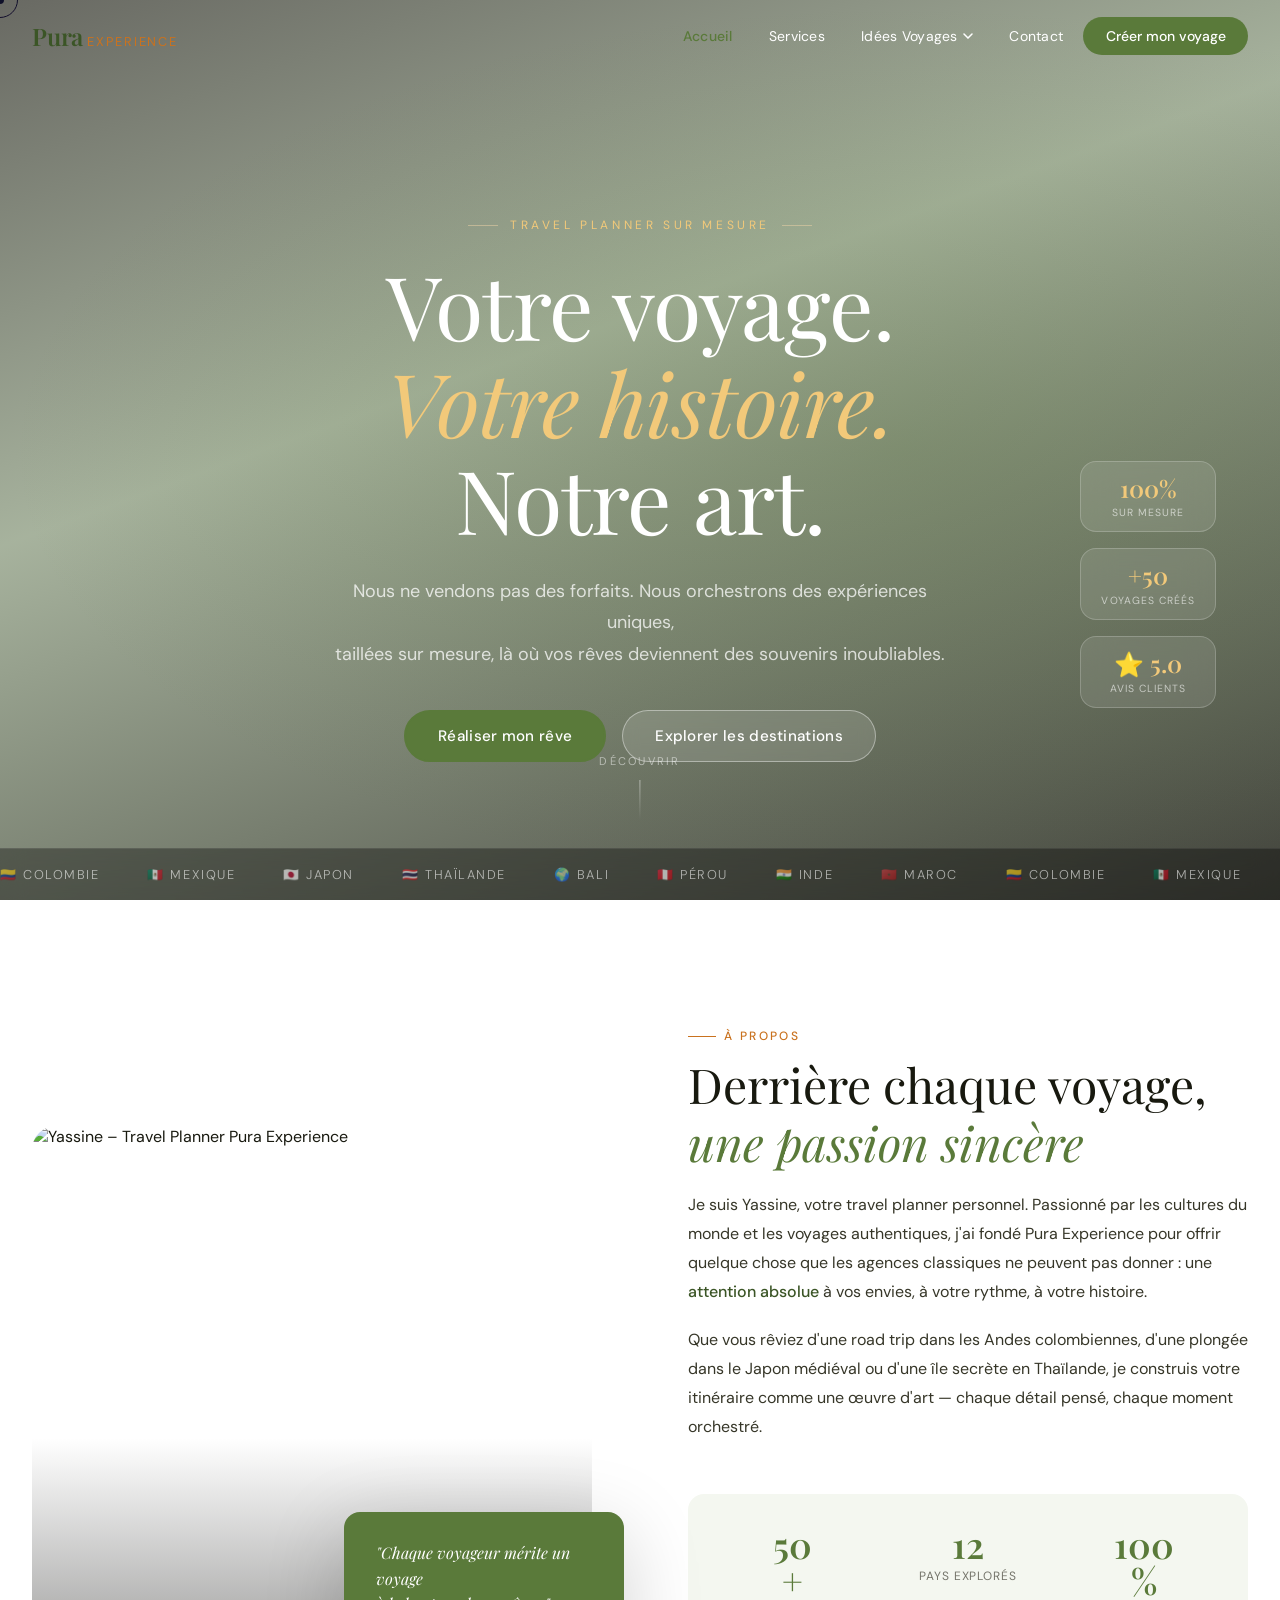
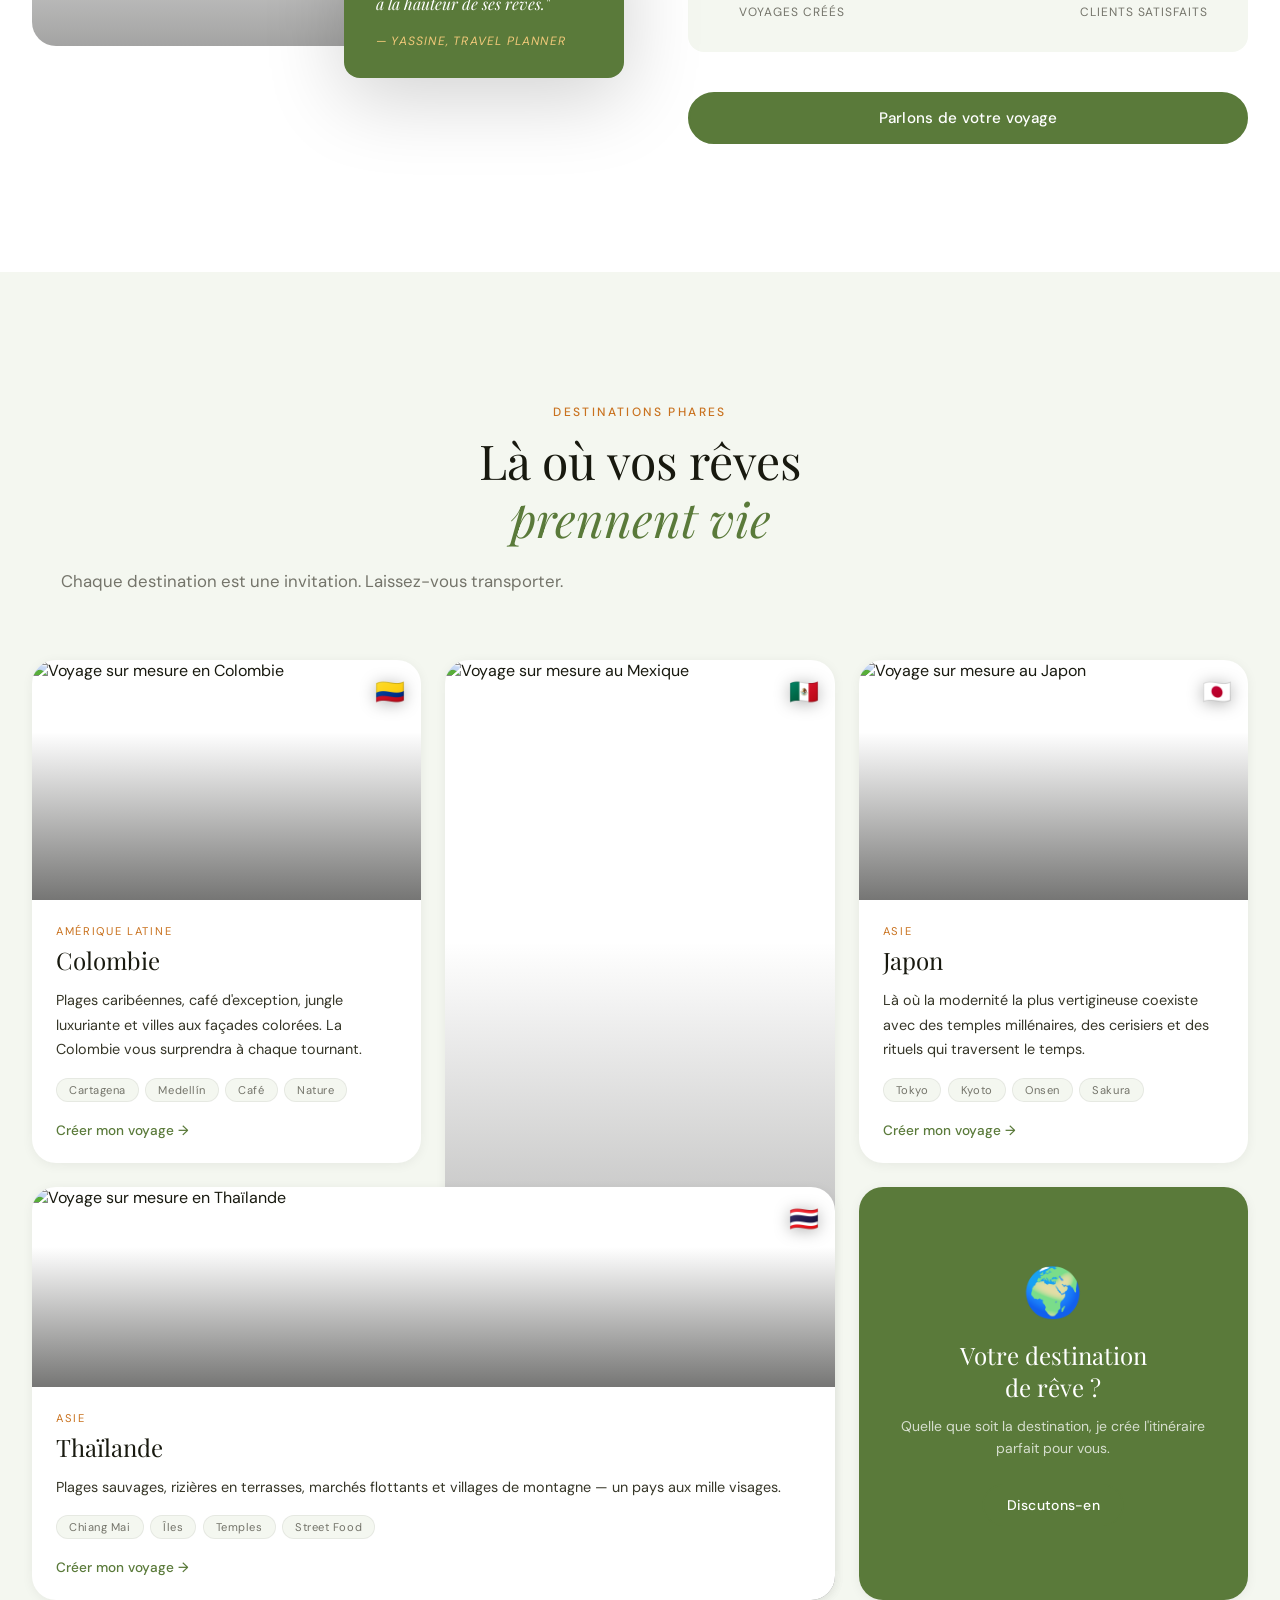
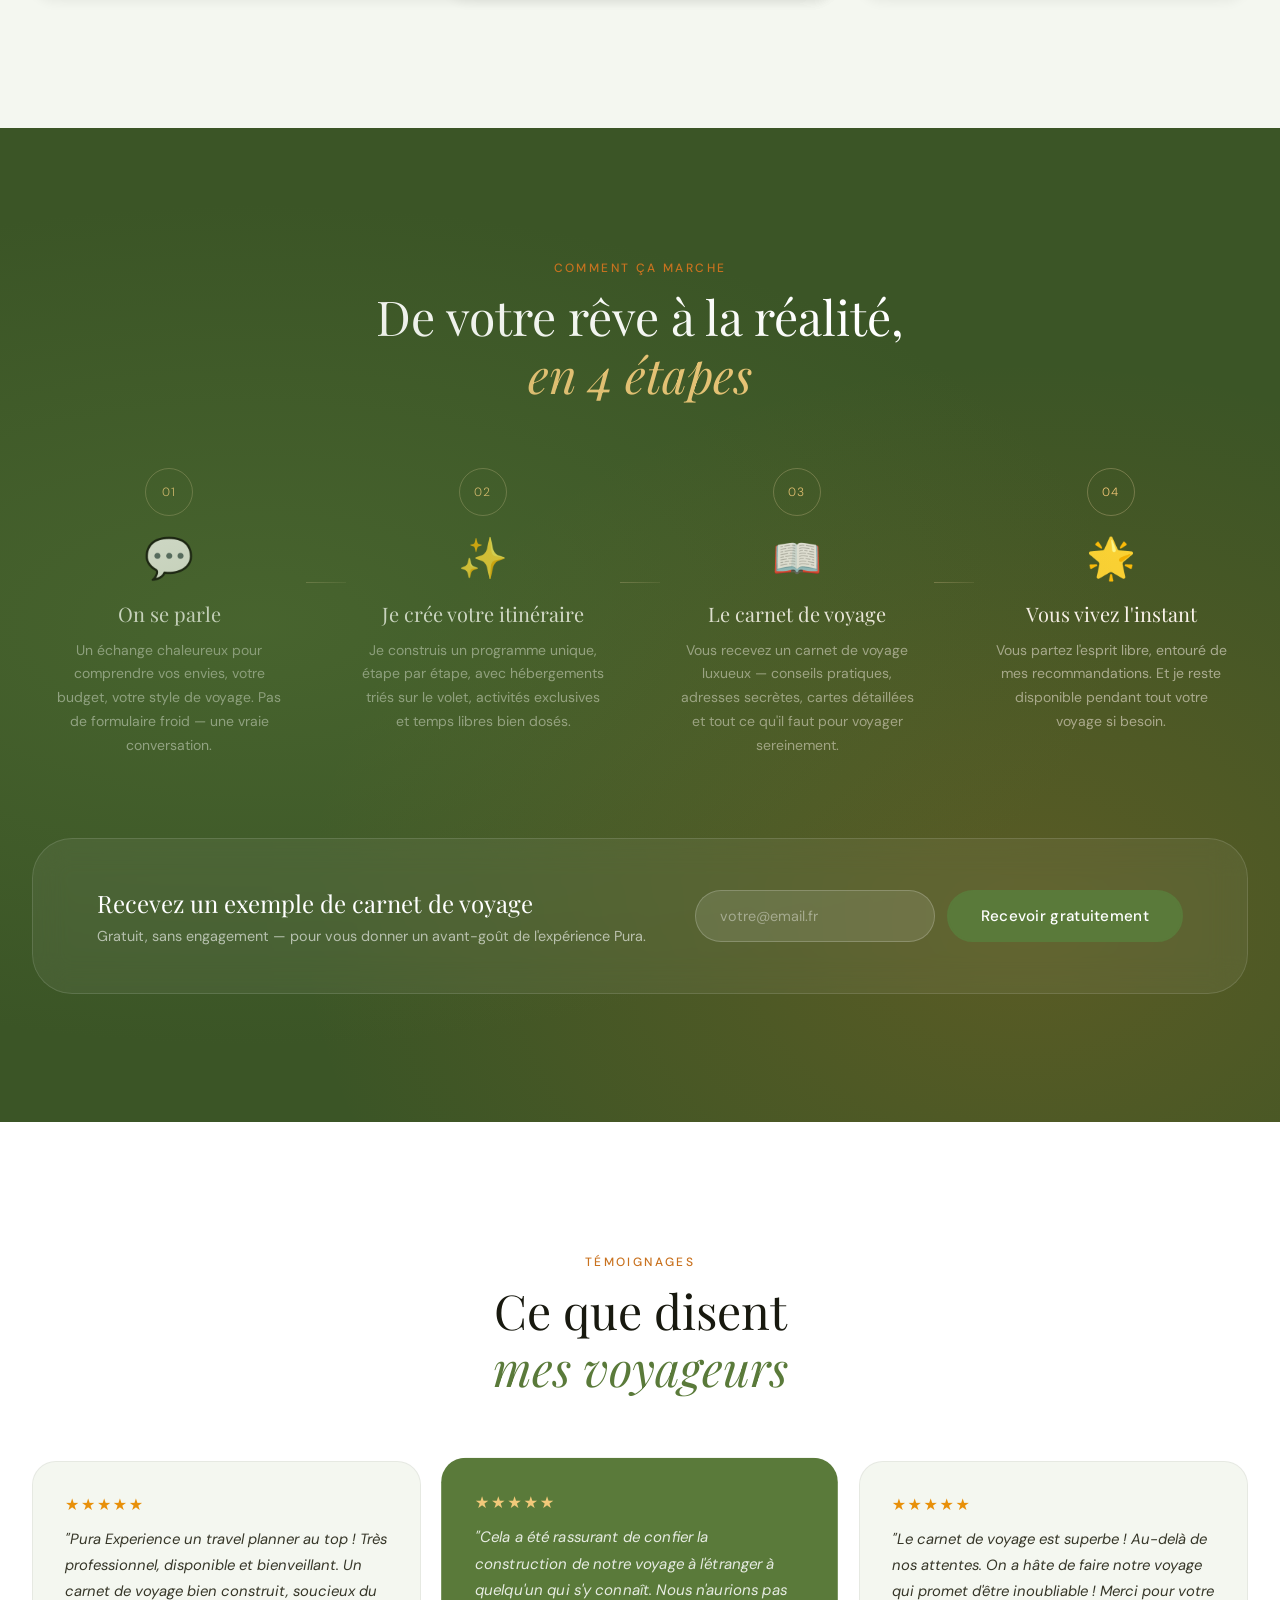
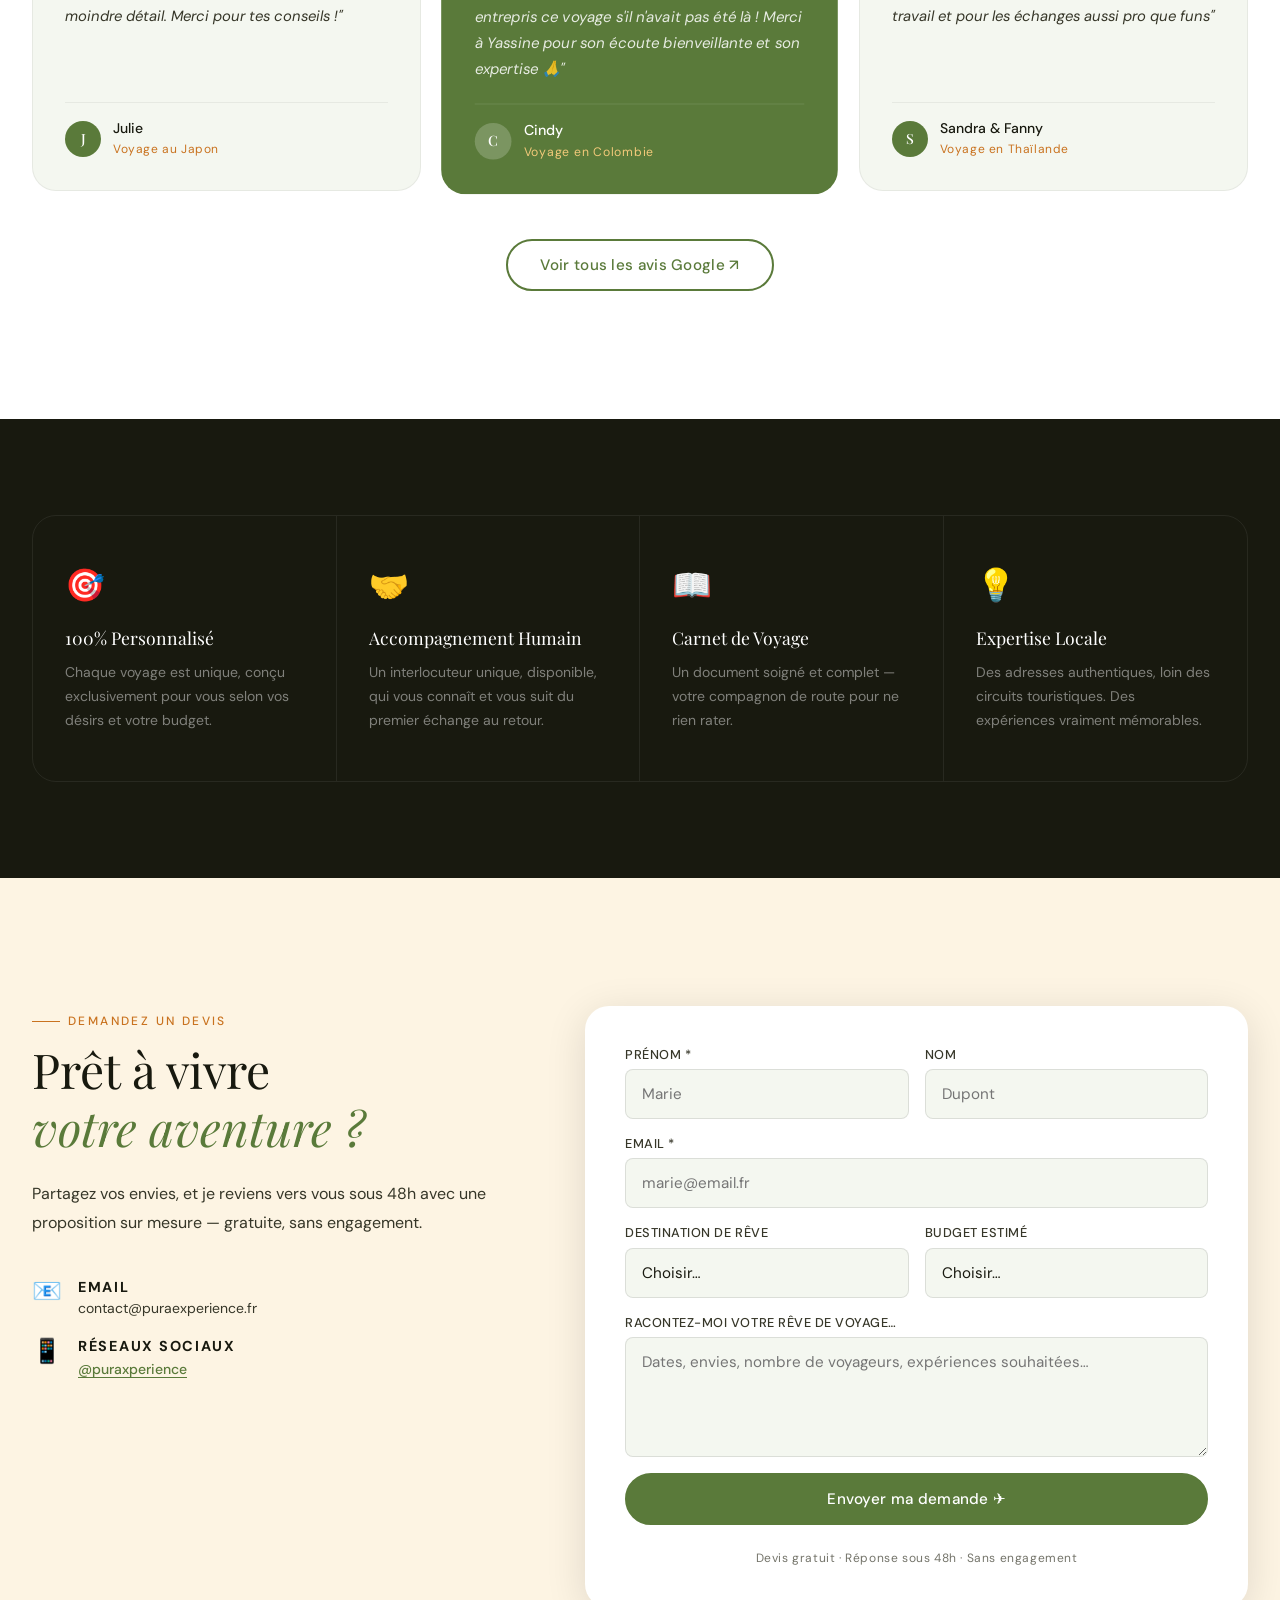
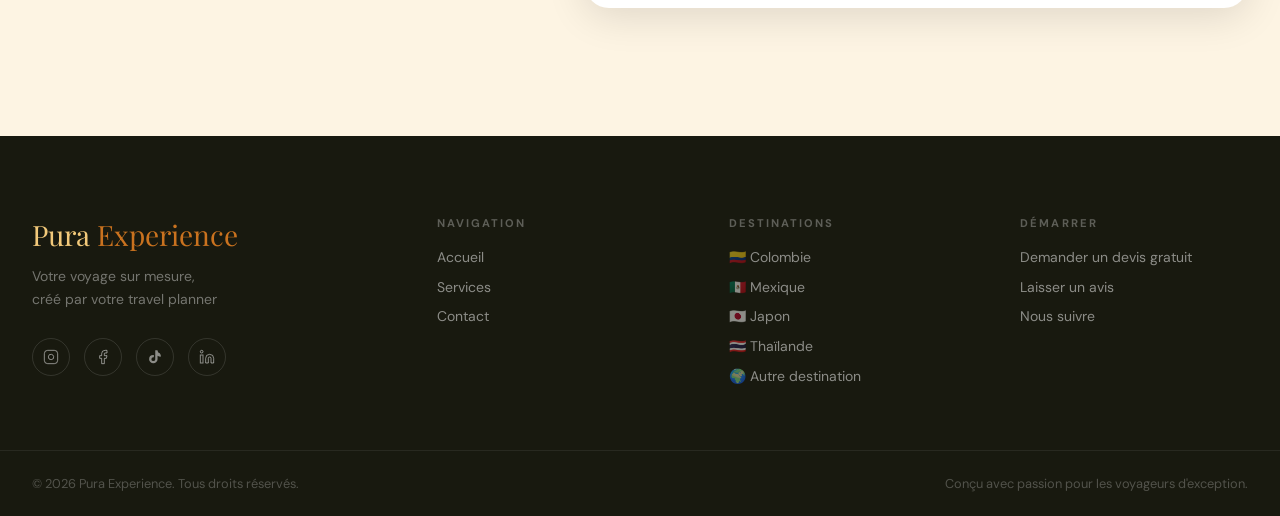
==== index.html @ de325f9d "feat ready for prospect" ====
﻿<!DOCTYPE html>
<html lang="fr">
<head>
  <meta charset="UTF-8" />
  <meta name="viewport" content="width=device-width, initial-scale=1.0" />
  <title>Pura Experience — Votre Voyage Sur Mesure</title>
  <meta name="description" content="Créateur de voyages sur mesure d'exception. Colombie, Mexique, Japon, Thaïlande… Chaque voyage est une œuvre signée Yassine, votre travel planner dédié." />

  <!-- Google Fonts -->
  <link rel="preconnect" href="https://fonts.googleapis.com" />
  <link rel="preconnect" href="https://fonts.gstatic.com" crossorigin />
  <link href="https://fonts.googleapis.com/css2?family=DM+Sans:ital,opsz,wght@0,9..40,300;0,9..40,400;0,9..40,500;1,9..40,300&family=Forum&family=Playfair+Display:ital,wght@0,400;0,600;1,400;1,600&display=swap" rel="stylesheet" />

  <link rel="stylesheet" href="style.css" />
</head>

<body data-page="home">

  <!-- ═══════════════════ LOADER ═══════════════════ -->
  <div class="loader" id="loader">
    <div class="loader__inner">
      <div class="loader__logo">
        <span class="loader__brand">Pura</span>
        <span class="loader__tagline">Experience</span>
      </div>
      <div class="loader__bar"><span></span></div>
    </div>
  </div>

  <!-- Nav injectée par main.js -->
  <div id="nav-placeholder"></div>

  <!-- ═══════════════════ HERO ═══════════════════ -->
  <section class="hero" id="hero">
    <div class="hero__bg">
      <div class="hero__bg-overlay"></div>
      <div class="hero__particles" id="particles"></div>
    </div>

    <div class="hero__content">
      <p class="hero__eyebrow reveal-up">Travel Planner Sur Mesure</p>
      <h1 class="hero__title reveal-up">
        <span class="hero__title-line">Votre voyage.</span>
        <span class="hero__title-line hero__title-line--accent">Votre histoire.</span>
        <span class="hero__title-line">Notre art.</span>
      </h1>
      <p class="hero__subtitle reveal-up">
        Nous ne vendons pas des forfaits. Nous orchestrons des expériences uniques,<br class="hero__br"/>
        taillées sur mesure, là où vos rêves deviennent des souvenirs inoubliables.
      </p>
      <div class="hero__actions reveal-up">
        <a href="#contact" class="btn btn--primary">Réaliser mon rêve</a>
        <a href="#destinations" class="btn btn--ghost">Explorer les destinations</a>
      </div>
    </div>

    <!-- Floating badges -->
    <div class="hero__badges">
      <div class="hero__badge hero__badge--1 reveal-fade">
        <span class="hero__badge-num">100%</span>
        <span class="hero__badge-label">Sur Mesure</span>
      </div>
      <div class="hero__badge hero__badge--2 reveal-fade">
        <span class="hero__badge-num">+50</span>
        <span class="hero__badge-label">Voyages Créés</span>
      </div>
      <div class="hero__badge hero__badge--3 reveal-fade">
        <span class="hero__badge-num">⭐ 5.0</span>
        <span class="hero__badge-label">Avis Clients</span>
      </div>
    </div>

    <!-- Scroll indicator -->
    <div class="hero__scroll">
      <span>Découvrir</span>
      <div class="hero__scroll-line"></div>
    </div>

    <!-- Hero destination ticker -->
    <div class="hero__ticker">
      <div class="hero__ticker-track">
        <span>🇨🇴 Colombie</span>
        <span>🇲🇽 Mexique</span>
        <span>🇯🇵 Japon</span>
        <span>🇹🇭 Thaïlande</span>
        <span>🌍 Bali</span>
        <span>🇵🇪 Pérou</span>
        <span>🇮🇳 Inde</span>
        <span>🇲🇦 Maroc</span>
        <span>🇨🇴 Colombie</span>
        <span>🇲🇽 Mexique</span>
        <span>🇯🇵 Japon</span>
        <span>🇹🇭 Thaïlande</span>
        <span>🌍 Bali</span>
        <span>🇵🇪 Pérou</span>
        <span>🇮🇳 Inde</span>
        <span>🇲🇦 Maroc</span>
      </div>
    </div>
  </section>

  <!-- ═══════════════════ ABOUT ═══════════════════ -->
  <section class="about" id="about">
    <div class="container">
      <div class="about__grid">
        <div class="about__visual">
          <div class="about__img-wrap">
            <img
              src="https://images.unsplash.com/photo-1682687220742-aba13b6e50ba?w=800&q=85&auto=format"
              alt="Yassine – Travel Planner Pura Experience"
              class="about__img reveal-left"
              loading="lazy"
            />
            <div class="about__img-deco reveal-fade"></div>
          </div>
          <div class="about__quote reveal-up">
            <p>"Chaque voyageur mérite un voyage<br/>à la hauteur de ses rêves."</p>
            <cite>— Yassine, Travel Planner</cite>
          </div>
        </div>

        <div class="about__text">
          <p class="section-eyebrow reveal-up">À propos</p>
          <h2 class="section-title reveal-up">
            Derrière chaque voyage,<br/>
            <em>une passion sincère</em>
          </h2>
          <p class="about__body reveal-up">
            Je suis Yassine, votre travel planner personnel. Passionné par les cultures du monde et les voyages
            authentiques, j'ai fondé Pura Experience pour offrir quelque chose que les agences classiques ne
            peuvent pas donner : une <strong>attention absolue</strong> à vos envies, à votre rythme, à votre
            histoire.
          </p>
          <p class="about__body reveal-up">
            Que vous rêviez d'une road trip dans les Andes colombiennes, d'une plongée dans le Japon médiéval
            ou d'une île secrète en Thaïlande, je construis votre itinéraire comme une œuvre d'art — chaque
            détail pensé, chaque moment orchestré.
          </p>

          <div class="about__stats reveal-up">
            <div class="about__stat">
              <span class="about__stat-num" data-count="50">0</span><span>+</span>
              <span class="about__stat-label">Voyages créés</span>
            </div>
            <div class="about__stat">
              <span class="about__stat-num" data-count="12">0</span><span></span>
              <span class="about__stat-label">Pays explorés</span>
            </div>
            <div class="about__stat">
              <span class="about__stat-num" data-count="100">0</span><span>%</span>
              <span class="about__stat-label">Clients satisfaits</span>
            </div>
          </div>

          <a href="#contact" class="btn btn--primary reveal-up">Parlons de votre voyage</a>
        </div>
      </div>
    </div>
  </section>

  <!-- ═══════════════════ DESTINATIONS ═══════════════════ -->
  <section class="destinations" id="destinations">
    <div class="container">
      <div class="section-head">
        <p class="section-eyebrow reveal-up">Destinations Phares</p>
        <h2 class="section-title reveal-up">Là où vos rêves<br/><em>prennent vie</em></h2>
        <p class="section-subtitle reveal-up">
          Chaque destination est une invitation. Laissez-vous transporter.
        </p>
      </div>

      <div class="destinations__grid">

        <!-- Colombie -->
        <article class="dest-card reveal-up" style="--delay: 0s">
          <div class="dest-card__img-wrap">
            <img
              src="https://images.unsplash.com/photo-1533281861820-9adecc8c5e18?w=800&q=80&auto=format"
              alt="Voyage sur mesure en Colombie"
              class="dest-card__img"
              loading="lazy"
            />
            <div class="dest-card__overlay"></div>
            <span class="dest-card__flag">🇨🇴</span>
          </div>
          <div class="dest-card__content">
            <p class="dest-card__region">Amérique Latine</p>
            <h3 class="dest-card__title">Colombie</h3>
            <p class="dest-card__desc">
              Plages caribéennes, café d'exception, jungle luxuriante et villes aux façades colorées. La Colombie vous surprendra à chaque tournant.
            </p>
            <div class="dest-card__tags">
              <span>Cartagena</span><span>Medellín</span><span>Café</span><span>Nature</span>
            </div>
            <a href="#contact" class="dest-card__link">Créer mon voyage →</a>
          </div>
        </article>

        <!-- Mexique -->
        <article class="dest-card dest-card--tall reveal-up" style="--delay: 0.1s">
          <div class="dest-card__img-wrap">
            <img
              src="https://images.unsplash.com/photo-1518638150340-f706e86654de?w=800&q=80&auto=format"
              alt="Voyage sur mesure au Mexique"
              class="dest-card__img"
              loading="lazy"
            />
            <div class="dest-card__overlay"></div>
            <span class="dest-card__flag">🇲🇽</span>
          </div>
          <div class="dest-card__content">
            <p class="dest-card__region">Amérique Latine</p>
            <h3 class="dest-card__title">Mexique</h3>
            <p class="dest-card__desc">
              Des pyramides majestueuses aux cenotes turquoise, du Yucatán sauvage aux marchés de Mexico : le Mexique est une mosaïque infinie.
            </p>
            <div class="dest-card__tags">
              <span>Yucatán</span><span>Cenotes</span><span>Aztèques</span><span>Gastronomie</span>
            </div>
            <a href="#contact" class="dest-card__link">Créer mon voyage →</a>
          </div>
        </article>

        <!-- Japon -->
        <article class="dest-card reveal-up" style="--delay: 0.2s">
          <div class="dest-card__img-wrap">
            <img
              src="https://images.unsplash.com/photo-1480796927426-f609979314bd?w=800&q=80&auto=format"
              alt="Voyage sur mesure au Japon"
              class="dest-card__img"
              loading="lazy"
            />
            <div class="dest-card__overlay"></div>
            <span class="dest-card__flag">🇯🇵</span>
          </div>
          <div class="dest-card__content">
            <p class="dest-card__region">Asie</p>
            <h3 class="dest-card__title">Japon</h3>
            <p class="dest-card__desc">
              Là où la modernité la plus vertigineuse coexiste avec des temples millénaires, des cerisiers et des rituels qui traversent le temps.
            </p>
            <div class="dest-card__tags">
              <span>Tokyo</span><span>Kyoto</span><span>Onsen</span><span>Sakura</span>
            </div>
            <a href="#contact" class="dest-card__link">Créer mon voyage →</a>
          </div>
        </article>

        <!-- Thaïlande -->
        <article class="dest-card dest-card--wide reveal-up" style="--delay: 0.3s">
          <div class="dest-card__img-wrap">
            <img
              src="https://images.unsplash.com/photo-1528360983277-13d401cdc186?w=800&q=80&auto=format"
              alt="Voyage sur mesure en Thaïlande"
              class="dest-card__img"
              loading="lazy"
            />
            <div class="dest-card__overlay"></div>
            <span class="dest-card__flag">🇹🇭</span>
          </div>
          <div class="dest-card__content">
            <p class="dest-card__region">Asie</p>
            <h3 class="dest-card__title">Thaïlande</h3>
            <p class="dest-card__desc">
              Plages sauvages, rizières en terrasses, marchés flottants et villages de montagne — un pays aux mille visages.
            </p>
            <div class="dest-card__tags">
              <span>Chiang Mai</span><span>Îles</span><span>Temples</span><span>Street Food</span>
            </div>
            <a href="#contact" class="dest-card__link">Créer mon voyage →</a>
          </div>
        </article>

        <!-- CTA card -->
        <article class="dest-card dest-card--cta reveal-up" style="--delay: 0.4s">
          <div class="dest-card__cta-inner">
            <span class="dest-card__cta-globe">🌍</span>
            <h3>Votre destination<br/>de rêve ?</h3>
            <p>Quelle que soit la destination, je crée l'itinéraire parfait pour vous.</p>
            <a href="#contact" class="btn btn--primary btn--sm">Discutons-en</a>
          </div>
        </article>

      </div>
    </div>
  </section>

  <!-- ═══════════════════ PROCESS ═══════════════════ -->
  <section class="process" id="process">
    <div class="process__bg"></div>
    <div class="container">
      <div class="section-head">
        <p class="section-eyebrow reveal-up">Comment ça marche</p>
        <h2 class="section-title section-title--light reveal-up">
          De votre rêve à la réalité,<br/><em>en 4 étapes</em>
        </h2>
      </div>

      <div class="process__steps">
        <div class="process__step reveal-up" style="--delay: 0s">
          <div class="process__step-num">01</div>
          <div class="process__step-icon">💬</div>
          <h3 class="process__step-title">On se parle</h3>
          <p class="process__step-desc">Un échange chaleureux pour comprendre vos envies, votre budget, votre style de voyage. Pas de formulaire froid — une vraie conversation.</p>
        </div>
        <div class="process__connector"></div>
        <div class="process__step reveal-up" style="--delay: 0.15s">
          <div class="process__step-num">02</div>
          <div class="process__step-icon">✨</div>
          <h3 class="process__step-title">Je crée votre itinéraire</h3>
          <p class="process__step-desc">Je construis un programme unique, étape par étape, avec hébergements triés sur le volet, activités exclusives et temps libres bien dosés.</p>
        </div>
        <div class="process__connector"></div>
        <div class="process__step reveal-up" style="--delay: 0.3s">
          <div class="process__step-num">03</div>
          <div class="process__step-icon">📖</div>
          <h3 class="process__step-title">Le carnet de voyage</h3>
          <p class="process__step-desc">Vous recevez un carnet de voyage luxueux — conseils pratiques, adresses secrètes, cartes détaillées et tout ce qu'il faut pour voyager sereinement.</p>
        </div>
        <div class="process__connector"></div>
        <div class="process__step reveal-up" style="--delay: 0.45s">
          <div class="process__step-num">04</div>
          <div class="process__step-icon">🌟</div>
          <h3 class="process__step-title">Vous vivez l'instant</h3>
          <p class="process__step-desc">Vous partez l'esprit libre, entouré de mes recommandations. Et je reste disponible pendant tout votre voyage si besoin.</p>
        </div>
      </div>

      <!-- Free guide CTA -->
      <div class="process__lead reveal-up">
        <div class="process__lead-text">
          <h3>Recevez un exemple de carnet de voyage</h3>
          <p>Gratuit, sans engagement — pour vous donner un avant-goût de l'expérience Pura.</p>
        </div>
        <form class="process__lead-form" id="leadForm">
          <input type="email" placeholder="votre@email.fr" required />
          <button type="submit" class="btn btn--primary">Recevoir gratuitement</button>
        </form>
      </div>
    </div>
  </section>

  <!-- ═══════════════════ TESTIMONIALS ═══════════════════ -->
  <section class="testimonials" id="testimonials">
    <div class="container">
      <div class="section-head">
        <p class="section-eyebrow reveal-up">Témoignages</p>
        <h2 class="section-title reveal-up">Ce que disent<br/><em>mes voyageurs</em></h2>
      </div>

      <div class="testimonials__grid">

        <div class="testi-card reveal-up" style="--delay: 0s">
          <div class="testi-card__stars">★★★★★</div>
          <p class="testi-card__text">
            "Pura Experience un travel planner au top ! Très professionnel, disponible et bienveillant. Un carnet de voyage bien construit, soucieux du moindre détail. Merci pour tes conseils !"
          </p>
          <div class="testi-card__author">
            <div class="testi-card__avatar">J</div>
            <div>
              <strong>Julie</strong>
              <span>Voyage au Japon</span>
            </div>
          </div>
        </div>

        <div class="testi-card testi-card--featured reveal-up" style="--delay: 0.1s">
          <div class="testi-card__stars">★★★★★</div>
          <p class="testi-card__text">
            "Cela a été rassurant de confier la construction de notre voyage à l'étranger à quelqu'un qui s'y connaît. Nous n'aurions pas entrepris ce voyage s'il n'avait pas été là ! Merci à Yassine pour son écoute bienveillante et son expertise 🙏"
          </p>
          <div class="testi-card__author">
            <div class="testi-card__avatar">C</div>
            <div>
              <strong>Cindy</strong>
              <span>Voyage en Colombie</span>
            </div>
          </div>
        </div>

        <div class="testi-card reveal-up" style="--delay: 0.2s">
          <div class="testi-card__stars">★★★★★</div>
          <p class="testi-card__text">
            "Le carnet de voyage est superbe ! Au-delà de nos attentes. On a hâte de faire notre voyage qui promet d'être inoubliable ! Merci pour votre travail et pour les échanges aussi pro que funs"
          </p>
          <div class="testi-card__author">
            <div class="testi-card__avatar">S</div>
            <div>
              <strong>Sandra &amp; Fanny</strong>
              <span>Voyage en Thaïlande</span>
            </div>
          </div>
        </div>

      </div>

      <div class="testimonials__cta reveal-up">
        <a href="https://share.google/ChfntvRVXtRC50uJt" target="_blank" rel="noopener" class="btn btn--outline">
          Voir tous les avis Google ↗
        </a>
      </div>
    </div>
  </section>

  <!-- ═══════════════════ FEATURES ═══════════════════ -->
  <section class="features">
    <div class="container">
      <div class="features__grid">
        <div class="features__item reveal-up" style="--delay: 0s">
          <span class="features__icon">🎯</span>
          <h3>100% Personnalisé</h3>
          <p>Chaque voyage est unique, conçu exclusivement pour vous selon vos désirs et votre budget.</p>
        </div>
        <div class="features__item reveal-up" style="--delay: 0.1s">
          <span class="features__icon">🤝</span>
          <h3>Accompagnement Humain</h3>
          <p>Un interlocuteur unique, disponible, qui vous connaît et vous suit du premier échange au retour.</p>
        </div>
        <div class="features__item reveal-up" style="--delay: 0.2s">
          <span class="features__icon">📖</span>
          <h3>Carnet de Voyage</h3>
          <p>Un document soigné et complet — votre compagnon de route pour ne rien rater.</p>
        </div>
        <div class="features__item reveal-up" style="--delay: 0.3s">
          <span class="features__icon">💡</span>
          <h3>Expertise Locale</h3>
          <p>Des adresses authentiques, loin des circuits touristiques. Des expériences vraiment mémorables.</p>
        </div>
      </div>
    </div>
  </section>

  <!-- ═══════════════════ CONTACT ═══════════════════ -->
  <section class="contact" id="contact">
    <div class="container">
      <div class="contact__grid">
        <div class="contact__left">
          <p class="section-eyebrow reveal-up">Demandez un devis</p>
          <h2 class="section-title reveal-up">
            Prêt à vivre<br/>
            <em>votre aventure ?</em>
          </h2>
          <p class="contact__intro reveal-up">
            Partagez vos envies, et je reviens vers vous sous 48h avec une proposition sur mesure — gratuite, sans engagement.
          </p>

          <div class="contact__info reveal-up">
            <div class="contact__info-item">
              <span>📧</span>
              <div>
                <strong>Email</strong>
                <p>contact@puraexperience.fr</p>
              </div>
            </div>
            <div class="contact__info-item">
              <span>📱</span>
              <div>
                <strong>Réseaux Sociaux</strong>
                <div class="contact__socials">
                  <a href="https://www.instagram.com/puraxperience" target="_blank" rel="noopener">@puraxperience</a>
                </div>
              </div>
            </div>
          </div>
        </div>

        <div class="contact__form-wrap reveal-right">
          <form class="contact__form" id="contactForm">
            <div class="form-row">
              <div class="form-group">
                <label for="fname">Prénom *</label>
                <input type="text" id="fname" name="fname" placeholder="Marie" required />
              </div>
              <div class="form-group">
                <label for="lname">Nom</label>
                <input type="text" id="lname" name="lname" placeholder="Dupont" />
              </div>
            </div>
            <div class="form-group">
              <label for="email">Email *</label>
              <input type="email" id="email" name="email" placeholder="marie@email.fr" required />
            </div>
            <div class="form-row">
              <div class="form-group">
                <label for="destination">Destination de rêve</label>
                <select id="destination" name="destination">
                  <option value="">Choisir…</option>
                  <option value="colombie">🇨🇴 Colombie</option>
                  <option value="mexique">🇲🇽 Mexique</option>
                  <option value="japon">🇯🇵 Japon</option>
                  <option value="thailande">🇹🇭 Thaïlande</option>
                  <option value="autre">🌍 Autre destination</option>
                </select>
              </div>
              <div class="form-group">
                <label for="budget">Budget estimé</label>
                <select id="budget" name="budget">
                  <option value="">Choisir…</option>
                  <option>Moins de 2 000€</option>
                  <option>2 000€ – 5 000€</option>
                  <option>5 000€ – 10 000€</option>
                  <option>Plus de 10 000€</option>
                </select>
              </div>
            </div>
            <div class="form-group">
              <label for="message">Racontez-moi votre rêve de voyage…</label>
              <textarea id="message" name="message" rows="4" placeholder="Dates, envies, nombre de voyageurs, expériences souhaitées…"></textarea>
            </div>
            <button type="submit" class="btn btn--primary btn--full">
              Envoyer ma demande ✈️
            </button>
            <p class="form-mention">Devis gratuit · Réponse sous 48h · Sans engagement</p>
          </form>
        </div>
      </div>
    </div>
  </section>

  <!-- Footer injectée par main.js -->
  <div id="footer-placeholder"></div>

  <script src="main.js"></script>
</body>
</html>
---- style.css ----
/* ═══════════════════════════════════════════════════════
   PURA EXPERIENCE — Ultra-Modern Redesign
   ═══════════════════════════════════════════════════════ */

/* ── DESIGN TOKENS ── */
:root {
  --sage:        #5a7a3a;
  --sage-light:  #7da050;
  --sage-dark:   #3b5526;
  --beige:       #f2c97a;
  --beige-light: #fdf4e3;
  --caramel:     #c9721f;
  --caramel-deep:#a0520e;
  --ocre:        #e8900a;
  --cream:       #f4f7f0;
  --white:       #ffffff;
  --ink:         #18190f;
  --ink-soft:    #363628;
  --ink-faint:   #74746a;

  --font-serif:  'Playfair Display', Georgia, serif;
  --font-accent: 'Forum', serif;
  --font-sans:   'DM Sans', system-ui, sans-serif;

  --radius-sm:   8px;
  --radius-md:   16px;
  --radius-lg:   24px;
  --radius-xl:   40px;
  --radius-full: 999px;

  --shadow-sm:   0 2px 12px rgba(0,0,0,.06);
  --shadow-md:   0 8px 40px rgba(0,0,0,.12);
  --shadow-lg:   0 20px 80px rgba(0,0,0,.18);
  --shadow-glow: 0 0 40px rgba(90,122,58,.35);

  --ease-smooth: cubic-bezier(0.25, 0.46, 0.45, 0.94);
  --ease-spring: cubic-bezier(0.34, 1.56, 0.64, 1);

  --nav-h: 72px;
}

/* ── RESET + BASE ── */
*, *::before, *::after { box-sizing: border-box; margin: 0; padding: 0; }

html {
  scroll-behavior: smooth;
  font-size: 16px;
  -webkit-font-smoothing: antialiased;
}

body {
  font-family: var(--font-sans);
  color: var(--ink);
  background: var(--white);
  overflow-x: hidden;
  cursor: none;
}

img { display: block; max-width: 100%; height: auto; }
a   { text-decoration: none; color: inherit; }
ul  { list-style: none; }

input, textarea, select, button {
  font-family: var(--font-sans);
  outline: none;
  border: none;
}

.container {
  width: 100%;
  max-width: 1280px;
  margin: 0 auto;
  padding: 0 2rem;
}

/* ── CUSTOM CURSOR ── */
.cursor,
.cursor-follower {
  position: fixed;
  border-radius: 50%;
  pointer-events: none;
  z-index: 9999;
  mix-blend-mode: difference;
  transition: opacity .3s;
}

.cursor {
  width: 8px; height: 8px;
  background: var(--sage);
  transform: translate(-50%, -50%);
}

.cursor-follower {
  width: 36px; height: 36px;
  border: 1.5px solid var(--sage);
  transform: translate(-50%, -50%);
  transition: transform .1s var(--ease-smooth), width .3s, height .3s, background .3s;
}

body:has(a:hover) .cursor-follower,
body:has(button:hover) .cursor-follower {
  width: 56px; height: 56px;
  background: rgba(107,125,83,.12);
}

/* ── LOADER ── */
.loader {
  position: fixed; inset: 0;
  background: var(--ink);
  z-index: 8888;
  display: flex;
  align-items: center;
  justify-content: center;
  transition: opacity .6s ease, visibility .6s ease;
}

.loader.hidden {
  opacity: 0;
  visibility: hidden;
}

.loader__inner { text-align: center; }

.loader__logo {
  display: flex;
  flex-direction: column;
  align-items: center;
  margin-bottom: 2rem;
}

.loader__brand {
  font-family: var(--font-serif);
  font-size: clamp(2rem, 5vw, 3.5rem);
  font-weight: 400;
  color: var(--beige);
  letter-spacing: .02em;
  animation: loader-appear .8s var(--ease-smooth) both;
}

.loader__tagline {
  font-family: var(--font-sans);
  font-size: 0.85rem;
  letter-spacing: .3em;
  text-transform: uppercase;
  color: var(--caramel);
  animation: loader-appear .8s .2s var(--ease-smooth) both;
}

.loader__bar {
  width: 200px; height: 1px;
  background: rgba(255,255,255,.1);
  border-radius: var(--radius-full);
  overflow: hidden;
}

.loader__bar span {
  display: block;
  height: 100%;
  background: linear-gradient(90deg, var(--sage), var(--beige));
  animation: loader-progress 1.8s var(--ease-smooth) both;
  transform-origin: left;
}

@keyframes loader-appear {
  from { opacity: 0; transform: translateY(20px); }
  to   { opacity: 1; transform: translateY(0); }
}

@keyframes loader-progress {
  from { transform: scaleX(0); }
  to   { transform: scaleX(1); }
}

/* ── NAVIGATION ── */
.nav {
  position: fixed; top: 0; left: 0; right: 0;
  height: var(--nav-h);
  z-index: 999;
  transition: background .4s, backdrop-filter .4s, box-shadow .4s;
}

.nav.scrolled {
  background: rgba(246,248,245,.92);
  backdrop-filter: blur(20px);
  box-shadow: 0 1px 0 rgba(0,0,0,.06);
}

.nav__container {
  height: 100%;
  max-width: 1280px;
  margin: 0 auto;
  padding: 0 2rem;
  display: flex;
  align-items: center;
  justify-content: space-between;
  gap: 2rem;
}

.nav__logo {
  display: flex;
  align-items: baseline;
  gap: .25rem;
  user-select: none;
}

.nav__logo-pura {
  font-family: var(--font-serif);
  font-size: 1.5rem;
  font-weight: 600;
  color: var(--sage-dark);
  letter-spacing: -.01em;
}

.nav__logo-exp {
  font-family: var(--font-sans);
  font-size: 0.8rem;
  letter-spacing: .15em;
  text-transform: uppercase;
  color: var(--caramel);
}

.nav.scrolled .nav__logo-pura { color: var(--sage-dark); }

/* Transparent header links */
.nav__links {
  display: flex;
  align-items: center;
  gap: .25rem;
}

.nav__link {
  padding: .5rem 1rem;
  font-size: .875rem;
  font-weight: 400;
  color: var(--white);
  border-radius: var(--radius-full);
  transition: color .2s, background .2s;
  letter-spacing: .02em;
}

.nav.scrolled .nav__link { color: var(--ink-soft); }
.nav__link:hover { color: var(--sage); background: rgba(107,125,83,.08); }

.nav__cta {
  padding: .6rem 1.4rem;
  font-size: .875rem;
  font-weight: 500;
  background: var(--sage);
  color: var(--white);
  border-radius: var(--radius-full);
  transition: background .2s, transform .2s, box-shadow .2s;
}

.nav__cta:hover {
  background: var(--sage-dark);
  transform: translateY(-1px);
  box-shadow: var(--shadow-glow);
}

.nav__burger {
  display: none;
  flex-direction: column;
  gap: 5px;
  background: none;
  cursor: pointer;
  padding: 8px;
}

.nav__burger span {
  display: block;
  width: 22px; height: 2px;
  background: var(--white);
  border-radius: 2px;
  transition: transform .3s, opacity .3s, background .3s;
}

.nav.scrolled .nav__burger span { background: var(--ink); }
.nav__burger.active span:nth-child(1) { transform: rotate(45deg) translate(5px, 5px); }
.nav__burger.active span:nth-child(2) { opacity: 0; }
.nav__burger.active span:nth-child(3) { transform: rotate(-45deg) translate(5px, -5px); }

.nav__mobile {
  position: fixed;
  top: var(--nav-h); left: 0; right: 0;
  background: var(--cream);
  padding: 1.5rem 2rem 2rem;
  display: none;
  flex-direction: column;
  gap: .5rem;
  box-shadow: var(--shadow-md);
  border-top: 1px solid rgba(0,0,0,.06);
}

.nav__mobile.open { display: flex; }

.nav__mobile-link {
  padding: .75rem 1rem;
  font-size: 1rem;
  font-weight: 400;
  color: var(--ink-soft);
  border-radius: var(--radius-sm);
  transition: background .2s, color .2s;
}

.nav__mobile-link:hover { background: rgba(107,125,83,.08); color: var(--sage); }

.nav__mobile-cta {
  margin-top: .75rem;
  padding: 1rem 1.5rem;
  background: var(--sage);
  color: var(--white);
  text-align: center;
  border-radius: var(--radius-md);
  font-weight: 500;
  font-size: 1rem;
}

/* ── NAV DROPDOWN ── */
.nav__dropdown { position: relative; }

.nav__link--drop {
  background: none;
  border: none;
  cursor: none;
  display: inline-flex;
  align-items: center;
  gap: .35rem;
  padding: .5rem 1rem;
  font-size: .875rem;
  font-weight: 400;
  color: var(--white);
  border-radius: var(--radius-full);
  transition: color .2s, background .2s;
  letter-spacing: .02em;
  font-family: var(--font-sans);
}

.nav.scrolled .nav__link--drop { color: var(--ink-soft); }
.nav__link--drop:hover { color: var(--sage); background: rgba(107,125,83,.08); }

.nav__chevron {
  width: 10px; height: 6px;
  transition: transform .25s;
  flex-shrink: 0;
}

.nav__dropdown:hover .nav__chevron,
.nav__link--drop[aria-expanded="true"] .nav__chevron { transform: rotate(180deg); }

.nav__dropdown-menu {
  position: absolute;
  top: calc(100% + .75rem);
  left: 50%;
  transform: translateX(-50%);
  background: var(--white);
  border: 1px solid rgba(0,0,0,.07);
  border-radius: var(--radius-lg);
  box-shadow: var(--shadow-lg);
  padding: 1.5rem;
  display: none;
  gap: 2rem;
  min-width: 320px;
  z-index: 1000;
}

.nav__dropdown-menu.open { display: flex; }
.nav__dropdown-col { display: flex; flex-direction: column; gap: .25rem; }

.nav__dropdown-heading {
  font-size: .7rem;
  font-weight: 500;
  letter-spacing: .15em;
  text-transform: uppercase;
  color: var(--caramel);
  margin-bottom: .5rem;
  padding-bottom: .5rem;
  border-bottom: 1px solid rgba(0,0,0,.06);
}

.nav__dropdown-link {
  padding: .5rem .75rem;
  font-size: .9rem;
  color: var(--ink-soft);
  border-radius: var(--radius-sm);
  transition: background .15s, color .15s;
}

.nav__dropdown-link:hover { background: var(--cream); color: var(--sage-dark); }

.nav__link--active { color: var(--sage) !important; font-weight: 500; }
.nav.scrolled .nav__link--active { color: var(--sage) !important; }

.nav__mobile-group { padding: .25rem 1rem; }
.nav__mobile-group-title {
  font-size: .7rem;
  font-weight: 500;
  letter-spacing: .15em;
  text-transform: uppercase;
  color: var(--caramel);
  margin-bottom: .5rem;
}
.nav__mobile-sub {
  display: block;
  padding: .5rem 1rem;
  font-size: .9rem;
  color: var(--ink-soft);
  border-radius: var(--radius-sm);
  transition: background .15s, color .15s;
}
.nav__mobile-sub:hover { background: rgba(107,125,83,.08); color: var(--sage); }

/* ── PAGE HERO ── */
.page-hero {
  position: relative;
  padding: calc(var(--nav-h) + 5rem) 0 5rem;
  background: var(--sage-dark);
  overflow: hidden;
  color: var(--white);
  text-align: center;
}
.page-hero__bg { position: absolute; inset: 0; background-size: cover; background-position: center; opacity: .3; }
.page-hero__overlay { position: absolute; inset: 0; background: linear-gradient(to bottom, rgba(59,85,38,.6), rgba(24,25,15,.85)); }
.page-hero__content { position: relative; z-index: 2; }
.page-hero__eyebrow { font-size: .75rem; letter-spacing: .25em; text-transform: uppercase; color: var(--beige); display: block; margin-bottom: 1rem; }
.page-hero__title { font-family: var(--font-serif); font-size: clamp(2.2rem, 5vw, 4rem); font-weight: 400; line-height: 1.2; margin-bottom: 1.25rem; }
.page-hero__title em { font-style: italic; color: var(--beige); }
.page-hero__sub { font-size: 1.05rem; color: rgba(255,255,255,.7); max-width: 600px; margin: 0 auto 2rem; line-height: 1.7; }

/* ── INNER PAGE ── */
.page-section { padding: 6rem 0; }
.page-section--alt { background: var(--cream); }
.page-section--dark { background: var(--sage-dark); color: var(--white); }
.page-section--beige { background: var(--beige-light); }

.prose { font-size: 1.02rem; line-height: 1.85; color: var(--ink-soft); max-width: 720px; }
.prose + .prose { margin-top: 1.25rem; }
.prose strong { color: var(--sage-dark); font-weight: 500; }

/* Service cards */
.service-cards { display: grid; grid-template-columns: repeat(3,1fr); gap: 1.5rem; }
.service-card { background: var(--white); border: 1px solid rgba(0,0,0,.06); border-radius: var(--radius-lg); padding: 2.5rem 2rem; display: flex; flex-direction: column; gap: .75rem; transition: transform .3s, box-shadow .3s; }
.service-card:hover { transform: translateY(-5px); box-shadow: var(--shadow-md); }
.service-card__icon { font-size: 2.5rem; }
.service-card__title { font-family: var(--font-serif); font-size: 1.25rem; font-weight: 400; color: var(--ink); }
.service-card__desc { font-size: .9rem; line-height: 1.7; color: var(--ink-soft); flex: 1; }
.service-card__price { display: inline-flex; align-items: center; gap: .4rem; margin-top: .5rem; font-size: 1.3rem; font-family: var(--font-serif); color: var(--sage); }
.service-card__price small { font-family: var(--font-sans); font-size: .75rem; color: var(--ink-faint); }

/* Idées grid */
.idees-grid { display: grid; grid-template-columns: repeat(2,1fr); gap: 2rem; }
.idee-card { position: relative; border-radius: var(--radius-lg); overflow: hidden; height: 380px; display: flex; align-items: flex-end; transition: transform .4s; }
.idee-card:hover { transform: scale(1.02); }
.idee-card img { position: absolute; inset: 0; width: 100%; height: 100%; object-fit: cover; transition: transform .6s; }
.idee-card:hover img { transform: scale(1.06); }
.idee-card__overlay { position: absolute; inset: 0; background: linear-gradient(to top, rgba(18,20,10,.85) 0%, transparent 60%); }
.idee-card__content { position: relative; z-index: 2; padding: 2rem; width: 100%; }
.idee-card__flag { font-size: 1.5rem; display: block; margin-bottom: .5rem; }
.idee-card__title { font-family: var(--font-serif); font-size: 1.75rem; font-weight: 400; color: var(--white); margin-bottom: .5rem; }
.idee-card__region { font-size: .7rem; letter-spacing: .15em; text-transform: uppercase; color: var(--beige); display: block; margin-bottom: .75rem; }
.idee-card__link { display: inline-flex; align-items: center; gap: .3rem; font-size: .875rem; font-weight: 500; color: var(--beige); transition: gap .2s; }
.idee-card__link:hover { gap: .6rem; }

/* Destination highlights */
.highlights-grid { display: grid; grid-template-columns: repeat(3,1fr); gap: 1.5rem; }
.highlight-item { text-align: center; padding: 2rem 1.5rem; background: rgba(255,255,255,.06); border: 1px solid rgba(255,255,255,.1); border-radius: var(--radius-md); }
.highlight-item__icon { font-size: 2rem; display: block; margin-bottom: 1rem; }
.highlight-item h3 { font-family: var(--font-serif); font-size: 1.1rem; color: var(--white); margin-bottom: .5rem; }
.highlight-item p { font-size: .875rem; color: rgba(255,255,255,.55); line-height: 1.6; }

/* Split layout */
.split-grid { display: grid; grid-template-columns: 1fr 1fr; gap: 5rem; align-items: center; }
.split-grid--reverse { direction: rtl; }
.split-grid--reverse > * { direction: ltr; }
.split-img { border-radius: var(--radius-lg); overflow: hidden; height: 460px; }
.split-img img { width: 100%; height: 100%; object-fit: cover; transition: transform 5s ease; }
.split-img:hover img { transform: scale(1.05); }

@media (max-width: 900px) {
  .service-cards { grid-template-columns: 1fr 1fr; }
  .idees-grid { grid-template-columns: 1fr; }
  .split-grid { grid-template-columns: 1fr; gap: 3rem; }
  .split-grid--reverse { direction: ltr; }
  .highlights-grid { grid-template-columns: 1fr 1fr; }
}
@media (max-width: 640px) {
  .service-cards { grid-template-columns: 1fr; }
  .highlights-grid { grid-template-columns: 1fr; }
  .idee-card { height: 280px; }
}

/* ── BUTTONS ── */
.btn {
  display: inline-flex;
  align-items: center;
  justify-content: center;
  gap: .5rem;
  padding: .875rem 2rem;
  border-radius: var(--radius-full);
  font-family: var(--font-sans);
  font-weight: 500;
  font-size: 0.95rem;
  letter-spacing: .02em;
  cursor: none;
  transition: all .25s var(--ease-smooth);
  white-space: nowrap;
}

.btn--primary {
  background: var(--sage);
  color: var(--white);
  border: 2px solid var(--sage);
}

.btn--primary:hover {
  background: var(--sage-dark);
  border-color: var(--sage-dark);
  transform: translateY(-2px);
  box-shadow: 0 8px 30px rgba(107,125,83,.35);
}

.btn--ghost {
  background: rgba(255,255,255,.12);
  color: var(--white);
  border: 1.5px solid rgba(255,255,255,.4);
  backdrop-filter: blur(8px);
}

.btn--ghost:hover {
  background: rgba(255,255,255,.2);
  border-color: rgba(255,255,255,.7);
  transform: translateY(-2px);
}

.btn--outline {
  background: transparent;
  color: var(--sage);
  border: 2px solid var(--sage);
}

.btn--outline:hover {
  background: var(--sage);
  color: var(--white);
  transform: translateY(-2px);
}

.btn--sm { padding: .625rem 1.4rem; font-size: .875rem; }
.btn--full { width: 100%; }

/* ── SECTION COMMON ── */
.section-eyebrow {
  display: inline-flex;
  align-items: center;
  gap: .5rem;
  font-size: .75rem;
  font-weight: 500;
  letter-spacing: .2em;
  text-transform: uppercase;
  color: var(--caramel);
  margin-bottom: .75rem;
}

.section-eyebrow::before {
  content: '';
  display: block;
  width: 28px; height: 1px;
  background: var(--caramel);
}

.section-title {
  font-family: var(--font-serif);
  font-size: clamp(2rem, 4vw, 3rem);
  font-weight: 400;
  line-height: 1.2;
  color: var(--ink);
  margin-bottom: 1.25rem;
}

.section-title em {
  font-style: italic;
  color: var(--sage);
}

.section-title--light { color: var(--white); }
.section-title--light em { color: var(--beige); }

.section-subtitle {
  font-size: 1.05rem;
  color: var(--ink-faint);
  max-width: 560px;
  line-height: 1.7;
}

.section-head {
  text-align: center;
  margin-bottom: 4rem;
}

.section-head .section-eyebrow::before { display: none; }

/* ── REVEAL ANIMATIONS ── */
.reveal-up, .reveal-left, .reveal-right, .reveal-fade {
  opacity: 0;
  transition: opacity .7s var(--ease-smooth), transform .7s var(--ease-smooth);
  transition-delay: var(--delay, 0s);
}

.reveal-up    { transform: translateY(40px); }
.reveal-left  { transform: translateX(-40px); }
.reveal-right { transform: translateX(40px); }
.reveal-fade  { }

.revealed {
  opacity: 1;
  transform: none;
}

/* ═══════════════════ HERO ═══════════════════ */
.hero {
  position: relative;
  height: 100dvh;
  min-height: 680px;
  display: flex;
  flex-direction: column;
  align-items: center;
  justify-content: center;
  overflow: hidden;
  color: var(--white);
}

.hero__bg {
  position: absolute; inset: 0;
  background:
    linear-gradient(
      160deg,
      rgba(24,25,15,.65) 0%,
      rgba(59,85,38,.45) 40%,
      rgba(18,20,10,.8) 100%
    ),
    url('https://images.unsplash.com/photo-1506905925346-21bda4d32df4?w=1920&q=80&auto=format') center/cover no-repeat;
}

.hero__bg-overlay {
  position: absolute; inset: 0;
  background: radial-gradient(ellipse at 70% 50%, rgba(90,122,58,.25) 0%, transparent 70%);
}

.hero__particles {
  position: absolute; inset: 0;
  overflow: hidden;
}

.hero__content {
  position: relative;
  z-index: 2;
  text-align: center;
  padding: var(--nav-h) 2rem 0;
  max-width: 860px;
}

.hero__eyebrow {
  font-size: .75rem;
  letter-spacing: .3em;
  text-transform: uppercase;
  color: var(--beige);
  margin-bottom: 1.5rem;
  display: inline-flex;
  align-items: center;
  gap: .75rem;
}

.hero__eyebrow::before,
.hero__eyebrow::after {
  content: '';
  display: block;
  width: 30px; height: 1px;
  background: rgba(239,212,167,.5);
}

.hero__title {
  font-family: var(--font-serif);
  font-size: clamp(2.5rem, 7vw, 5.5rem);
  font-weight: 400;
  line-height: 1.1;
  letter-spacing: -.01em;
  margin-bottom: 1.75rem;
  display: flex;
  flex-direction: column;
}

.hero__title-line { display: block; }
.hero__title-line--accent {
  font-style: italic;
  color: var(--beige);
}

.hero__subtitle {
  font-size: clamp(.95rem, 1.5vw, 1.125rem);
  color: rgba(255,255,255,.75);
  line-height: 1.75;
  margin-bottom: 2.5rem;
  max-width: 640px;
  margin-left: auto; margin-right: auto;
}

.hero__br { display: inline; }

.hero__actions {
  display: flex;
  gap: 1rem;
  justify-content: center;
  flex-wrap: wrap;
}

/* Floating badges */
.hero__badges {
  position: absolute;
  bottom: 12rem;
  right: clamp(1rem, 5vw, 5rem);
  z-index: 2;
  display: flex;
  flex-direction: column;
  gap: 1rem;
}

.hero__badge {
  background: rgba(255,255,255,.1);
  backdrop-filter: blur(16px);
  border: 1px solid rgba(255,255,255,.2);
  border-radius: var(--radius-md);
  padding: .75rem 1.25rem;
  text-align: center;
  min-width: 120px;
}

.hero__badge-num {
  display: block;
  font-family: var(--font-serif);
  font-size: 1.5rem;
  font-weight: 600;
  color: var(--beige);
  line-height: 1.2;
}

.hero__badge-label {
  display: block;
  font-size: .65rem;
  letter-spacing: .1em;
  text-transform: uppercase;
  color: rgba(255,255,255,.6);
  margin-top: .25rem;
}

/* Scroll indicator */
.hero__scroll {
  position: absolute;
  bottom: 5rem;
  left: 50%;
  transform: translateX(-50%);
  z-index: 2;
  display: flex;
  flex-direction: column;
  align-items: center;
  gap: .75rem;
  color: rgba(255,255,255,.5);
  font-size: .7rem;
  letter-spacing: .2em;
  text-transform: uppercase;
}

.hero__scroll-line {
  width: 1px; height: 40px;
  background: linear-gradient(to bottom, rgba(255,255,255,.5), transparent);
  animation: scroll-pulse 2s ease-in-out infinite;
}

@keyframes scroll-pulse {
  0%, 100% { opacity: 1; }
  50% { opacity: 0.3; }
}

/* Ticker */
.hero__ticker {
  position: absolute;
  bottom: 0; left: 0; right: 0;
  height: 52px;
  background: rgba(0,0,0,.35);
  backdrop-filter: blur(12px);
  border-top: 1px solid rgba(255,255,255,.08);
  overflow: hidden;
  display: flex;
  align-items: center;
  z-index: 2;
}

.hero__ticker-track {
  display: flex;
  gap: 3rem;
  white-space: nowrap;
  animation: ticker 30s linear infinite;
}

.hero__ticker-track span {
  font-size: .8rem;
  font-weight: 300;
  letter-spacing: .12em;
  text-transform: uppercase;
  color: rgba(255,255,255,.6);
  flex-shrink: 0;
}

@keyframes ticker {
  from { transform: translateX(0); }
  to   { transform: translateX(-50%); }
}

/* Particles */
.particle {
  position: absolute;
  border-radius: 50%;
  background: rgba(239,212,167,.15);
  animation: float var(--dur) var(--delay) ease-in-out infinite alternate;
}

@keyframes float {
  from { transform: translateY(0) scale(1); opacity: .3; }
  to   { transform: translateY(-40px) scale(1.1); opacity: .7; }
}

/* ═══════════════════ ABOUT ═══════════════════ */
.about {
  padding: 8rem 0;
  background: var(--white);
}

.about__grid {
  display: grid;
  grid-template-columns: 1fr 1fr;
  gap: 6rem;
  align-items: center;
}

.about__visual { position: relative; }

.about__img-wrap {
  position: relative;
  border-radius: var(--radius-lg);
  overflow: hidden;
}

.about__img {
  width: 100%;
  height: 520px;
  object-fit: cover;
  display: block;
  transition: transform 6s var(--ease-smooth);
}

.about__img-wrap:hover .about__img { transform: scale(1.04); }

.about__img-deco {
  position: absolute;
  inset: 0;
  background: linear-gradient(to bottom, transparent 60%, rgba(26,26,24,.4));
  pointer-events: none;
}

.about__quote {
  position: absolute;
  bottom: -2rem;
  right: -2rem;
  background: var(--sage);
  color: var(--white);
  padding: 1.75rem 2rem;
  border-radius: var(--radius-md);
  max-width: 280px;
  box-shadow: var(--shadow-lg);
}

.about__quote p {
  font-family: var(--font-serif);
  font-size: 1rem;
  font-style: italic;
  line-height: 1.6;
  margin-bottom: .75rem;
}

.about__quote cite {
  font-size: .75rem;
  letter-spacing: .1em;
  color: var(--beige);
  text-transform: uppercase;
}

.about__text { display: flex; flex-direction: column; gap: 0; }

.about__body {
  font-size: 1rem;
  line-height: 1.8;
  color: var(--ink-soft);
  margin-bottom: 1.25rem;
}

.about__body strong { color: var(--sage-dark); font-weight: 500; }

.about__stats {
  display: flex;
  gap: 2rem;
  margin: 2rem 0 2.5rem;
  padding: 2rem;
  background: var(--cream);
  border-radius: var(--radius-md);
}

.about__stat {
  display: flex;
  flex-direction: column;
  align-items: center;
  text-align: center;
  flex: 1;
}

.about__stat-num {
  font-family: var(--font-serif);
  font-size: 2.25rem;
  font-weight: 600;
  color: var(--sage);
  line-height: 1;
}

.about__stat > span:nth-child(2) {
  font-family: var(--font-serif);
  font-size: 2.25rem;
  font-weight: 600;
  color: var(--sage);
  line-height: 1;
}

.about__stat-label {
  font-size: .75rem;
  letter-spacing: .08em;
  text-transform: uppercase;
  color: var(--ink-faint);
  margin-top: .4rem;
}

/* ═══════════════════ DESTINATIONS ═══════════════════ */
.destinations {
  padding: 8rem 0;
  background: var(--cream);
}

.destinations__grid {
  display: grid;
  grid-template-columns: repeat(3, 1fr);
  grid-template-rows: auto auto;
  gap: 1.5rem;
}

/* Grid layout magic */
.dest-card:nth-child(1) { grid-column: 1; grid-row: 1; }
.dest-card:nth-child(2) { grid-column: 2; grid-row: 1 / span 2; }
.dest-card:nth-child(3) { grid-column: 3; grid-row: 1; }
.dest-card:nth-child(4) { grid-column: 1 / span 2; grid-row: 2; }
.dest-card:nth-child(5) { grid-column: 3; grid-row: 2; }

.dest-card {
  position: relative;
  border-radius: var(--radius-lg);
  overflow: hidden;
  background: var(--white);
  box-shadow: var(--shadow-sm);
  transition: transform .4s var(--ease-smooth), box-shadow .4s;
  display: flex;
  flex-direction: column;
}

.dest-card:hover {
  transform: translateY(-6px);
  box-shadow: var(--shadow-lg);
}

.dest-card__img-wrap {
  position: relative;
  overflow: hidden;
  height: 240px;
  flex-shrink: 0;
}

.dest-card--tall .dest-card__img-wrap { height: 100%; min-height: 480px; }
.dest-card--wide .dest-card__img-wrap { height: 200px; }

.dest-card__img {
  width: 100%; height: 100%;
  object-fit: cover;
  transition: transform .6s var(--ease-smooth);
}

.dest-card:hover .dest-card__img { transform: scale(1.06); }

.dest-card__overlay {
  position: absolute; inset: 0;
  background: linear-gradient(to bottom, transparent 30%, rgba(26,26,24,.6));
  transition: opacity .3s;
}

.dest-card:hover .dest-card__overlay { opacity: .8; }

.dest-card__flag {
  position: absolute;
  top: 1rem; right: 1rem;
  font-size: 1.5rem;
  filter: drop-shadow(0 2px 8px rgba(0,0,0,.3));
}

.dest-card__content {
  padding: 1.5rem;
  flex: 1;
  display: flex;
  flex-direction: column;
}

.dest-card__region {
  font-size: .7rem;
  letter-spacing: .15em;
  text-transform: uppercase;
  color: var(--caramel);
  margin-bottom: .4rem;
}

.dest-card__title {
  font-family: var(--font-serif);
  font-size: 1.5rem;
  font-weight: 400;
  color: var(--ink);
  margin-bottom: .75rem;
}

.dest-card--tall .dest-card__title { font-size: 2rem; }

.dest-card__desc {
  font-size: .9rem;
  line-height: 1.7;
  color: var(--ink-soft);
  margin-bottom: 1rem;
  flex: 1;
}

.dest-card__tags {
  display: flex;
  flex-wrap: wrap;
  gap: .4rem;
  margin-bottom: 1.25rem;
}

.dest-card__tags span {
  padding: .25rem .75rem;
  background: var(--cream);
  color: var(--ink-faint);
  font-size: .7rem;
  letter-spacing: .05em;
  border-radius: var(--radius-full);
  border: 1px solid rgba(0,0,0,.06);
}

.dest-card__link {
  display: inline-flex;
  align-items: center;
  gap: .25rem;
  font-size: .85rem;
  font-weight: 500;
  color: var(--sage);
  transition: gap .2s, color .2s;
}

.dest-card__link:hover { gap: .6rem; color: var(--sage-dark); }

/* CTA card */
.dest-card--cta {
  background: var(--sage);
  display: flex;
  align-items: center;
  justify-content: center;
}

.dest-card--cta:hover { transform: translateY(-6px); }

.dest-card__cta-inner {
  text-align: center;
  padding: 2rem;
  color: var(--white);
}

.dest-card__cta-globe {
  font-size: 3rem;
  display: block;
  margin-bottom: 1rem;
}

.dest-card__cta-inner h3 {
  font-family: var(--font-serif);
  font-size: 1.5rem;
  font-weight: 400;
  margin-bottom: .75rem;
  line-height: 1.3;
}

.dest-card__cta-inner p {
  font-size: .875rem;
  line-height: 1.6;
  color: rgba(255,255,255,.75);
  margin-bottom: 1.5rem;
}

/* ═══════════════════ PROCESS ═══════════════════ */
.process {
  position: relative;
  padding: 8rem 0;
  background: var(--sage-dark);
  overflow: hidden;
}

.process__bg {
  position: absolute; inset: 0;
  background:
    radial-gradient(ellipse at 20% 50%, rgba(90,122,58,.4) 0%, transparent 60%),
    radial-gradient(ellipse at 80% 80%, rgba(201,114,31,.22) 0%, transparent 50%);
  pointer-events: none;
}

.process__steps {
  display: grid;
  grid-template-columns: 1fr auto 1fr auto 1fr auto 1fr;
  align-items: start;
  gap: 0;
  margin-bottom: 5rem;
}

.process__step {
  text-align: center;
  padding: 0 1rem;
}

.process__step-num {
  display: inline-flex;
  align-items: center;
  justify-content: center;
  width: 48px; height: 48px;
  border-radius: 50%;
  border: 1.5px solid rgba(239,212,167,.3);
  color: var(--beige);
  font-size: .75rem;
  font-weight: 300;
  letter-spacing: .1em;
  margin: 0 auto 1rem;
}

.process__step-icon {
  font-size: 2.5rem;
  margin-bottom: 1rem;
}

.process__step-title {
  font-family: var(--font-serif);
  font-size: 1.25rem;
  font-weight: 400;
  color: var(--white);
  margin-bottom: .75rem;
}

.process__step-desc {
  font-size: .875rem;
  line-height: 1.7;
  color: rgba(255,255,255,.55);
}

.process__connector {
  align-self: center;
  width: 40px; height: 1px;
  background: linear-gradient(to right, rgba(239,212,167,.3), rgba(239,212,167,.1));
  margin-top: -60px;
}

/* Lead form */
.process__lead {
  background: rgba(255,255,255,.06);
  backdrop-filter: blur(16px);
  border: 1px solid rgba(255,255,255,.12);
  border-radius: var(--radius-xl);
  padding: 3rem 4rem;
  display: flex;
  align-items: center;
  justify-content: space-between;
  gap: 3rem;
}

.process__lead-text h3 {
  font-family: var(--font-serif);
  font-size: 1.5rem;
  font-weight: 400;
  color: var(--white);
  margin-bottom: .5rem;
}

.process__lead-text p {
  font-size: .9rem;
  color: rgba(255,255,255,.6);
}

.process__lead-form {
  display: flex;
  gap: .75rem;
  flex-shrink: 0;
}

.process__lead-form input {
  padding: .875rem 1.5rem;
  background: rgba(255,255,255,.1);
  border: 1px solid rgba(255,255,255,.2);
  border-radius: var(--radius-full);
  color: var(--white);
  font-size: .9rem;
  min-width: 240px;
  transition: border-color .2s, background .2s;
}

.process__lead-form input::placeholder { color: rgba(255,255,255,.4); }
.process__lead-form input:focus { border-color: var(--beige); background: rgba(255,255,255,.15); }

/* ═══════════════════ TESTIMONIALS ═══════════════════ */
.testimonials {
  padding: 8rem 0;
  background: var(--white);
}

.testimonials__grid {
  display: grid;
  grid-template-columns: repeat(3, 1fr);
  gap: 1.5rem;
  margin-bottom: 3rem;
}

.testi-card {
  background: var(--cream);
  border: 1px solid rgba(0,0,0,.06);
  border-radius: var(--radius-lg);
  padding: 2.5rem;
  display: flex;
  flex-direction: column;
  gap: 1.25rem;
  transition: transform .3s, box-shadow .3s;
}

.testi-card:hover {
  transform: translateY(-4px);
  box-shadow: var(--shadow-md);
}

.testi-card--featured {
  background: var(--sage-dark);
  border-color: transparent;
  color: var(--white);
  transform: scale(1.02);
}

.testi-card--featured:hover { transform: scale(1.02) translateY(-4px); }

.testi-card__stars {
  font-size: 1rem;
  color: var(--ocre);
  letter-spacing: .1em;
}

.testi-card--featured .testi-card__stars { color: var(--beige); }

.testi-card__text {
  font-size: .95rem;
  line-height: 1.75;
  color: var(--ink-soft);
  font-style: italic;
  flex: 1;
}

.testi-card--featured .testi-card__text { color: rgba(255,255,255,.8); }

.testi-card__author {
  display: flex;
  align-items: center;
  gap: .875rem;
  padding-top: 1rem;
  border-top: 1px solid rgba(0,0,0,.06);
}

.testi-card--featured .testi-card__author { border-color: rgba(255,255,255,.1); }

.testi-card__avatar {
  width: 40px; height: 40px;
  border-radius: 50%;
  background: var(--sage);
  color: var(--white);
  display: flex;
  align-items: center;
  justify-content: center;
  font-family: var(--font-serif);
  font-size: 1.125rem;
  flex-shrink: 0;
}

.testi-card--featured .testi-card__avatar { background: rgba(255,255,255,.2); }

.testi-card__author strong {
  display: block;
  font-size: .9rem;
  font-weight: 500;
  color: var(--ink);
}

.testi-card--featured .testi-card__author strong { color: var(--white); }

.testi-card__author span {
  font-size: .75rem;
  color: var(--ink-faint);
  letter-spacing: .05em;
}

.testi-card--featured .testi-card__author span { color: rgba(255,255,255,.5); }

.testimonials__cta { text-align: center; }

/* ═══════════════════ FEATURES ═══════════════════ */
.features {
  padding: 6rem 0;
  background: var(--ink);
}

.features__grid {
  display: grid;
  grid-template-columns: repeat(4, 1fr);
  gap: 0;
  border: 1px solid rgba(255,255,255,.07);
  border-radius: var(--radius-lg);
  overflow: hidden;
}

.features__item {
  padding: 3rem 2rem;
  border-right: 1px solid rgba(255,255,255,.07);
  transition: background .3s;
}

.features__item:last-child { border-right: none; }
.features__item:hover { background: rgba(107,125,83,.1); }

.features__icon {
  font-size: 2rem;
  display: block;
  margin-bottom: 1.25rem;
}

.features__item h3 {
  font-family: var(--font-serif);
  font-size: 1.1rem;
  font-weight: 400;
  color: var(--white);
  margin-bottom: .75rem;
}

.features__item p {
  font-size: .875rem;
  line-height: 1.7;
  color: rgba(255,255,255,.45);
}

/* ═══════════════════ CONTACT ═══════════════════ */
.contact {
  padding: 8rem 0;
  background: var(--beige-light);
}

.contact__grid {
  display: grid;
  grid-template-columns: 1fr 1.4fr;
  gap: 6rem;
  align-items: start;
}

.contact__intro {
  font-size: 1rem;
  line-height: 1.75;
  color: var(--ink-soft);
  margin-bottom: 2.5rem;
}

.contact__info { display: flex; flex-direction: column; gap: 1.5rem; }

.contact__info-item {
  display: flex;
  align-items: flex-start;
  gap: 1rem;
}

.contact__info-item > span {
  font-size: 1.25rem;
  margin-top: 2px;
}

.contact__info-item strong {
  display: block;
  font-size: .75rem;
  letter-spacing: .12em;
  text-transform: uppercase;
  color: var(--ink-faint);
  margin-bottom: .25rem;
}

.contact__info-item p {
  font-size: .95rem;
  color: var(--ink-soft);
}

.contact__socials a {
  font-size: .9rem;
  color: var(--sage);
  font-weight: 500;
  transition: color .2s;
}

.contact__socials a:hover { color: var(--sage-dark); }

/* Form */
.contact__form-wrap {
  background: var(--white);
  border-radius: var(--radius-xl);
  padding: 3rem;
  box-shadow: var(--shadow-md);
}

.contact__form {
  display: flex;
  flex-direction: column;
  gap: 1.25rem;
}

.form-row {
  display: grid;
  grid-template-columns: 1fr 1fr;
  gap: 1rem;
}

.form-group {
  display: flex;
  flex-direction: column;
  gap: .4rem;
}

.form-group label {
  font-size: .75rem;
  font-weight: 500;
  letter-spacing: .08em;
  text-transform: uppercase;
  color: var(--ink-faint);
}

.form-group input,
.form-group textarea,
.form-group select {
  padding: .875rem 1.25rem;
  background: var(--cream);
  border: 1.5px solid transparent;
  border-radius: var(--radius-md);
  font-size: .95rem;
  color: var(--ink);
  transition: border-color .2s, background .2s;
  appearance: none;
}

.form-group select { background-image: url("data:image/svg+xml,%3Csvg xmlns='http://www.w3.org/2000/svg' width='12' height='8' viewBox='0 0 12 8'%3E%3Cpath d='M1 1l5 5 5-5' stroke='%237a7a70' stroke-width='1.5' fill='none'/%3E%3C/svg%3E"); background-repeat: no-repeat; background-position: right 1rem center; }

.form-group input:focus,
.form-group textarea:focus,
.form-group select:focus {
  border-color: var(--sage);
  background: var(--white);
  outline: none;
}

.form-group textarea { resize: vertical; min-height: 120px; }

.form-mention {
  text-align: center;
  font-size: .75rem;
  color: var(--ink-faint);
  letter-spacing: .05em;
  margin-top: -.25rem;
}

/* ═══════════════════ FOOTER ═══════════════════ */
.footer {
  background: var(--ink);
}

.footer__top {
  padding: 5rem 0 4rem;
}

.footer__grid {
  display: grid;
  grid-template-columns: 1.5fr 1fr 1fr 1fr;
  gap: 4rem;
}

.footer__logo {
  font-family: var(--font-serif);
  font-size: 1.75rem;
  color: var(--beige);
  margin-bottom: .75rem;
}

.footer__logo em {
  font-style: normal;
  color: var(--caramel);
}

.footer__tagline {
  font-size: .875rem;
  line-height: 1.6;
  color: rgba(255,255,255,.4);
  margin-bottom: 1.75rem;
}

.footer__social {
  display: flex;
  gap: .875rem;
}

.footer__social a {
  width: 38px; height: 38px;
  display: flex; align-items: center; justify-content: center;
  border: 1px solid rgba(255,255,255,.12);
  border-radius: 50%;
  color: rgba(255,255,255,.5);
  transition: color .2s, border-color .2s, background .2s;
}

.footer__social a:hover {
  color: var(--white);
  border-color: rgba(255,255,255,.4);
  background: rgba(255,255,255,.05);
}

.footer__social svg { width: 16px; height: 16px; }

.footer__nav {
  display: flex;
  flex-direction: column;
  gap: .625rem;
}

.footer__nav h4 {
  font-size: .7rem;
  letter-spacing: .18em;
  text-transform: uppercase;
  color: rgba(255,255,255,.3);
  margin-bottom: .5rem;
}

.footer__nav a {
  font-size: .875rem;
  color: rgba(255,255,255,.5);
  transition: color .2s;
  line-height: 1.4;
}

.footer__nav a:hover { color: var(--white); }

.footer__bottom {
  border-top: 1px solid rgba(255,255,255,.07);
  padding: 1.5rem 0;
}

.footer__bottom .container {
  display: flex;
  justify-content: space-between;
  align-items: center;
}

.footer__bottom p {
  font-size: .8rem;
  color: rgba(255,255,255,.25);
}

/* ── BACK TO TOP ── */
.back-top {
  position: fixed;
  bottom: 2rem; right: 2rem;
  width: 48px; height: 48px;
  border-radius: 50%;
  background: var(--sage);
  color: var(--white);
  font-size: 1.125rem;
  display: none;
  align-items: center;
  justify-content: center;
  cursor: none;
  border: none;
  box-shadow: var(--shadow-md);
  transition: transform .2s, background .2s, box-shadow .2s;
  z-index: 888;
}

.back-top.visible { display: flex; }
.back-top:hover { transform: translateY(-3px); background: var(--sage-dark); box-shadow: var(--shadow-glow); }

/* ═══════════════════ RESPONSIVE ═══════════════════ */
@media (max-width: 1100px) {
  .destinations__grid {
    grid-template-columns: 1fr 1fr;
    grid-template-rows: auto;
  }

  .dest-card:nth-child(1) { grid-column: 1; grid-row: 1; }
  .dest-card:nth-child(2) { grid-column: 2; grid-row: 1 / span 2; }
  .dest-card:nth-child(3) { grid-column: 1; grid-row: 2; }
  .dest-card:nth-child(4) { grid-column: 1 / span 2; grid-row: 3; }
  .dest-card:nth-child(5) { grid-column: 1 / span 2; grid-row: 4; }

  .features__grid { grid-template-columns: 1fr 1fr; }
  .features__item:nth-child(2) { border-right: none; }
  .features__item:nth-child(3) { border-right: 1px solid rgba(255,255,255,.07); }
  .features__item:nth-child(3),
  .features__item:nth-child(4) { border-top: 1px solid rgba(255,255,255,.07); }

  .process__steps { grid-template-columns: 1fr; gap: 2rem; }
  .process__connector { display: none; }

  .process__lead { flex-direction: column; text-align: center; padding: 2.5rem; }
  .process__lead-form { flex-direction: column; width: 100%; }
  .process__lead-form input { min-width: auto; }

  .footer__grid { grid-template-columns: 1fr 1fr; gap: 3rem; }
}

@media (max-width: 900px) {
  .about__grid { grid-template-columns: 1fr; gap: 4rem; }
  .about__quote { position: static; max-width: 100%; margin-top: 2rem; }
  .about__img { height: 360px; }

  .contact__grid { grid-template-columns: 1fr; gap: 3rem; }
  .testimonials__grid { grid-template-columns: 1fr; }
  .testi-card--featured { transform: scale(1); }

  .nav__links { display: none; }
  .nav__burger { display: flex; }
}

@media (max-width: 640px) {
  .hero__badges { display: none; }
  .hero__br { display: none; }
  .hero__title { font-size: 2.25rem; }
  .hero__subtitle { font-size: .9rem; }

  .destinations__grid { grid-template-columns: 1fr; }
  .dest-card:nth-child(n) { grid-column: 1; grid-row: auto; }
  .dest-card--tall .dest-card__img-wrap { min-height: 280px; }

  .features__grid { grid-template-columns: 1fr; }
  .features__item { border-right: none; border-bottom: 1px solid rgba(255,255,255,.07); }
  .features__item:last-child { border-bottom: none; }

  .form-row { grid-template-columns: 1fr; }
  .contact__form-wrap { padding: 2rem 1.5rem; }

  .footer__grid { grid-template-columns: 1fr; gap: 2rem; }
  .footer__bottom .container { flex-direction: column; gap: .5rem; text-align: center; }

  .about__stats { flex-direction: column; gap: 1rem; }

  .container { padding: 0 1.25rem; }

  body { cursor: auto; }
  .cursor, .cursor-follower { display: none; }
}

/* ════════════════════════════════════════════
   CONTACT PAGE
   ════════════════════════════════════════════ */

.contact__grid {
  display: grid;
  grid-template-columns: 1fr 1.4fr;
  gap: 5rem;
  align-items: flex-start;
}

.contact__intro {
  font-size: 1rem;
  line-height: 1.8;
  color: var(--ink-soft);
  margin-top: 1.5rem;
}

.contact__info {
  display: flex;
  flex-direction: column;
  gap: 1.25rem;
  margin-top: 2rem;
}

.contact__info-item {
  display: flex;
  gap: 1rem;
  align-items: flex-start;
}

.contact__info-item > span { font-size: 1.5rem; line-height: 1; margin-top: .1rem; }
.contact__info-item strong { display: block; font-size: .9rem; color: var(--ink); margin-bottom: .2rem; }
.contact__info-item p { font-size: .875rem; color: var(--ink-soft); }

.contact__socials a {
  display: inline-block;
  font-size: .875rem;
  color: var(--sage);
  text-decoration: underline;
  text-underline-offset: 3px;
}

.contact__form-wrap {
  background: var(--white);
  padding: 2.5rem;
  border-radius: var(--radius-lg);
  box-shadow: var(--shadow-md);
}

.contact__form { display: flex; flex-direction: column; gap: 1rem; }

.form-row { display: grid; grid-template-columns: 1fr 1fr; gap: 1rem; }

.form-group { display: flex; flex-direction: column; gap: .4rem; }

.form-group label {
  font-size: .8rem;
  font-weight: 500;
  color: var(--ink-soft);
  letter-spacing: .04em;
  text-transform: uppercase;
}

.form-group input,
.form-group select,
.form-group textarea {
  padding: .875rem 1rem;
  border: 1.5px solid rgba(0,0,0,.1);
  border-radius: var(--radius-sm);
  font-family: var(--font-sans);
  font-size: .95rem;
  color: var(--ink);
  background: var(--cream);
  transition: border-color .2s, box-shadow .2s;
  outline: none;
  width: 100%;
}

.form-group input:focus,
.form-group select:focus,
.form-group textarea:focus {
  border-color: var(--sage);
  box-shadow: 0 0 0 3px rgba(90,122,58,.12);
  background: var(--white);
}

.form-group textarea { resize: vertical; min-height: 120px; }

.form-mention {
  font-size: .75rem;
  color: var(--ink-faint);
  text-align: center;
  margin-top: .5rem;
  line-height: 1.6;
}

/* ── TESTIMONIAL CARDS ── */
.testimonials__grid {
  display: grid;
  grid-template-columns: repeat(3, 1fr);
  gap: 1.5rem;
  text-align: left;
}

.testi-card {
  background: var(--cream);
  border: 1px solid rgba(0,0,0,.06);
  border-radius: var(--radius-lg);
  padding: 2rem;
  display: flex;
  flex-direction: column;
  gap: .75rem;
  transition: transform .3s, box-shadow .3s;
}

.testi-card:hover { transform: translateY(-4px); box-shadow: var(--shadow-md); }

.testi-card--featured {
  background: var(--sage);
  border-color: transparent;
}

.testi-card__stars {
  color: var(--ocre);
  font-size: 1rem;
  letter-spacing: .1em;
}

.testi-card--featured .testi-card__stars { color: var(--beige); }

.testi-card__text {
  font-size: .925rem;
  line-height: 1.75;
  color: var(--ink-soft);
  font-style: italic;
  flex: 1;
}

.testi-card--featured .testi-card__text { color: rgba(255,255,255,.85); }

.testi-card__author {
  display: flex;
  align-items: center;
  gap: .75rem;
  margin-top: .5rem;
}

.testi-card__avatar {
  width: 36px; height: 36px;
  border-radius: 50%;
  background: var(--sage);
  color: var(--white);
  display: flex;
  align-items: center;
  justify-content: center;
  font-size: .875rem;
  font-weight: 500;
  flex-shrink: 0;
}

.testi-card--featured .testi-card__avatar {
  background: rgba(255,255,255,.2);
  color: var(--white);
}

.testi-card__author strong {
  display: block;
  font-size: .875rem;
  color: var(--ink);
}

.testi-card--featured .testi-card__author strong { color: var(--white); }

.testi-card__author span {
  font-size: .75rem;
  color: var(--caramel);
}

.testi-card--featured .testi-card__author span { color: var(--beige); }

/* Responsive contact */
@media (max-width: 900px) {
  .contact__grid { grid-template-columns: 1fr; gap: 3rem; }
  .testimonials__grid { grid-template-columns: 1fr; }
  .form-row { grid-template-columns: 1fr; }
}
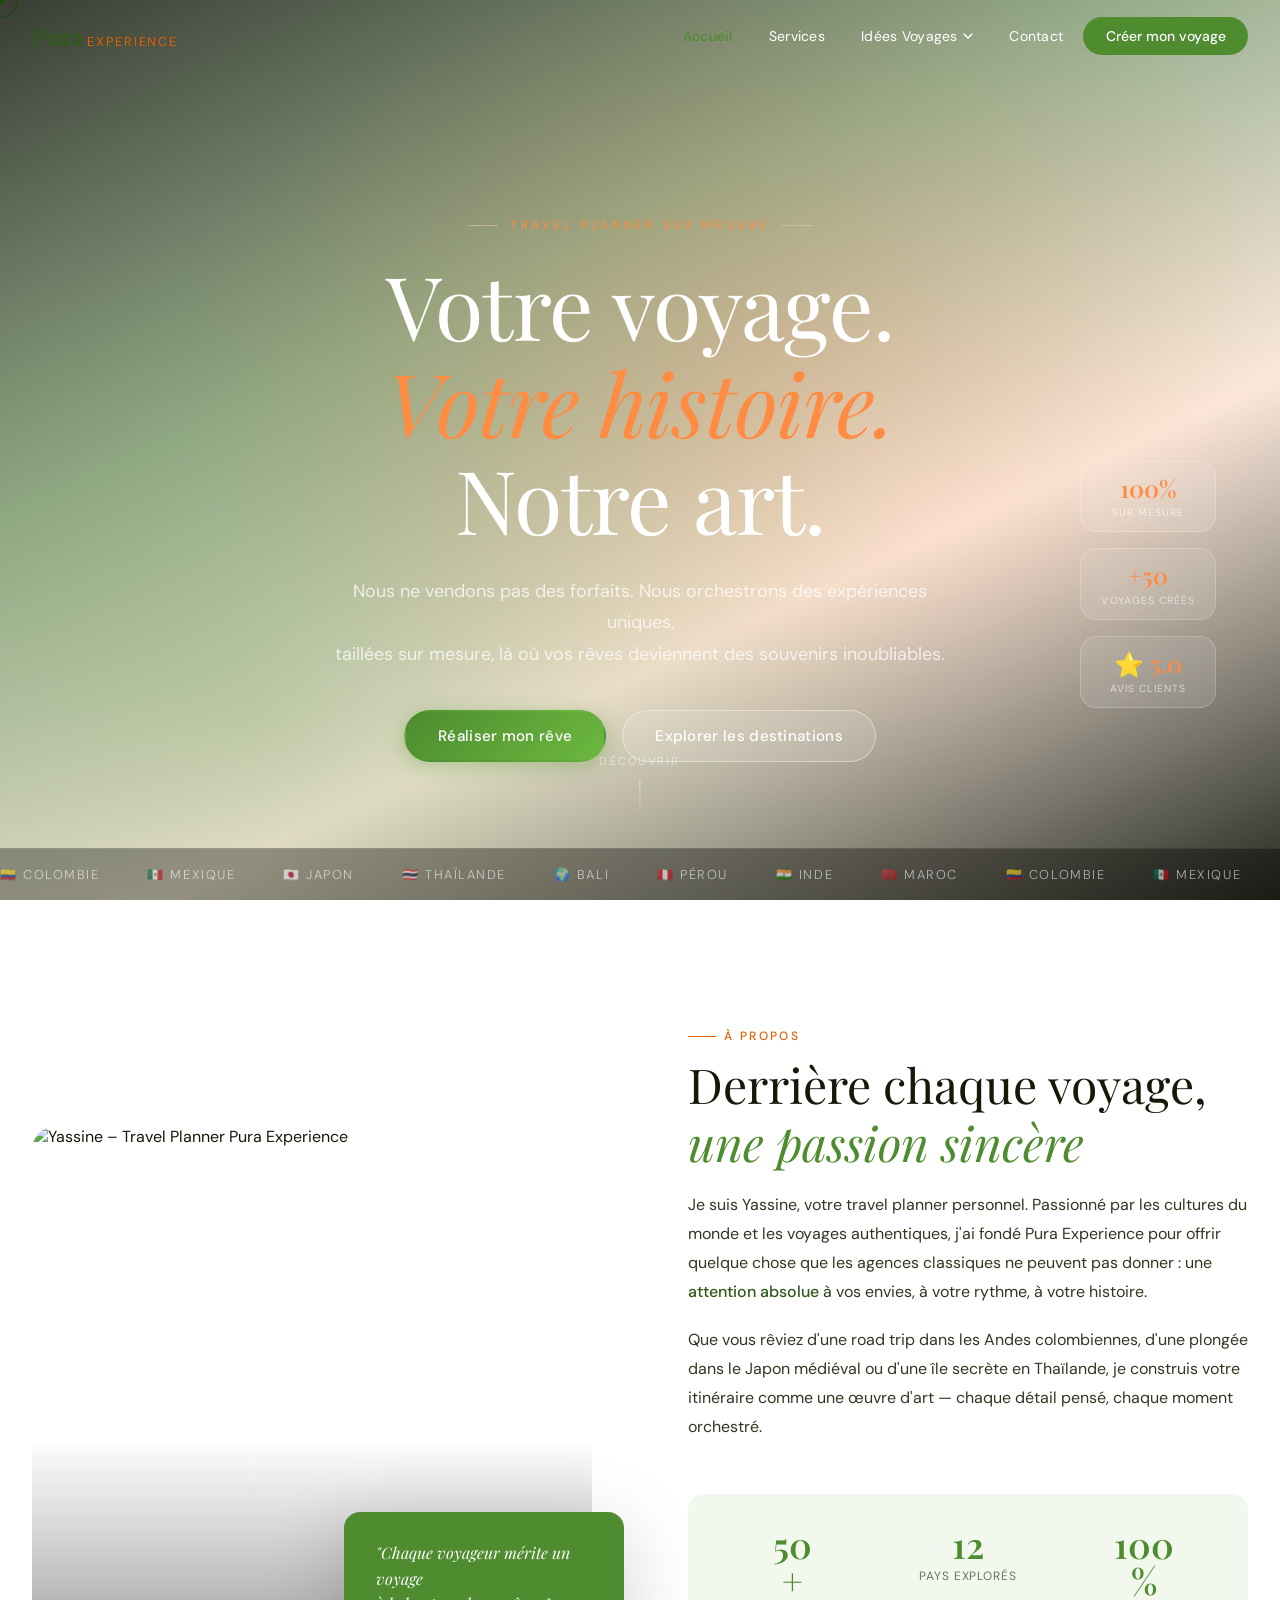
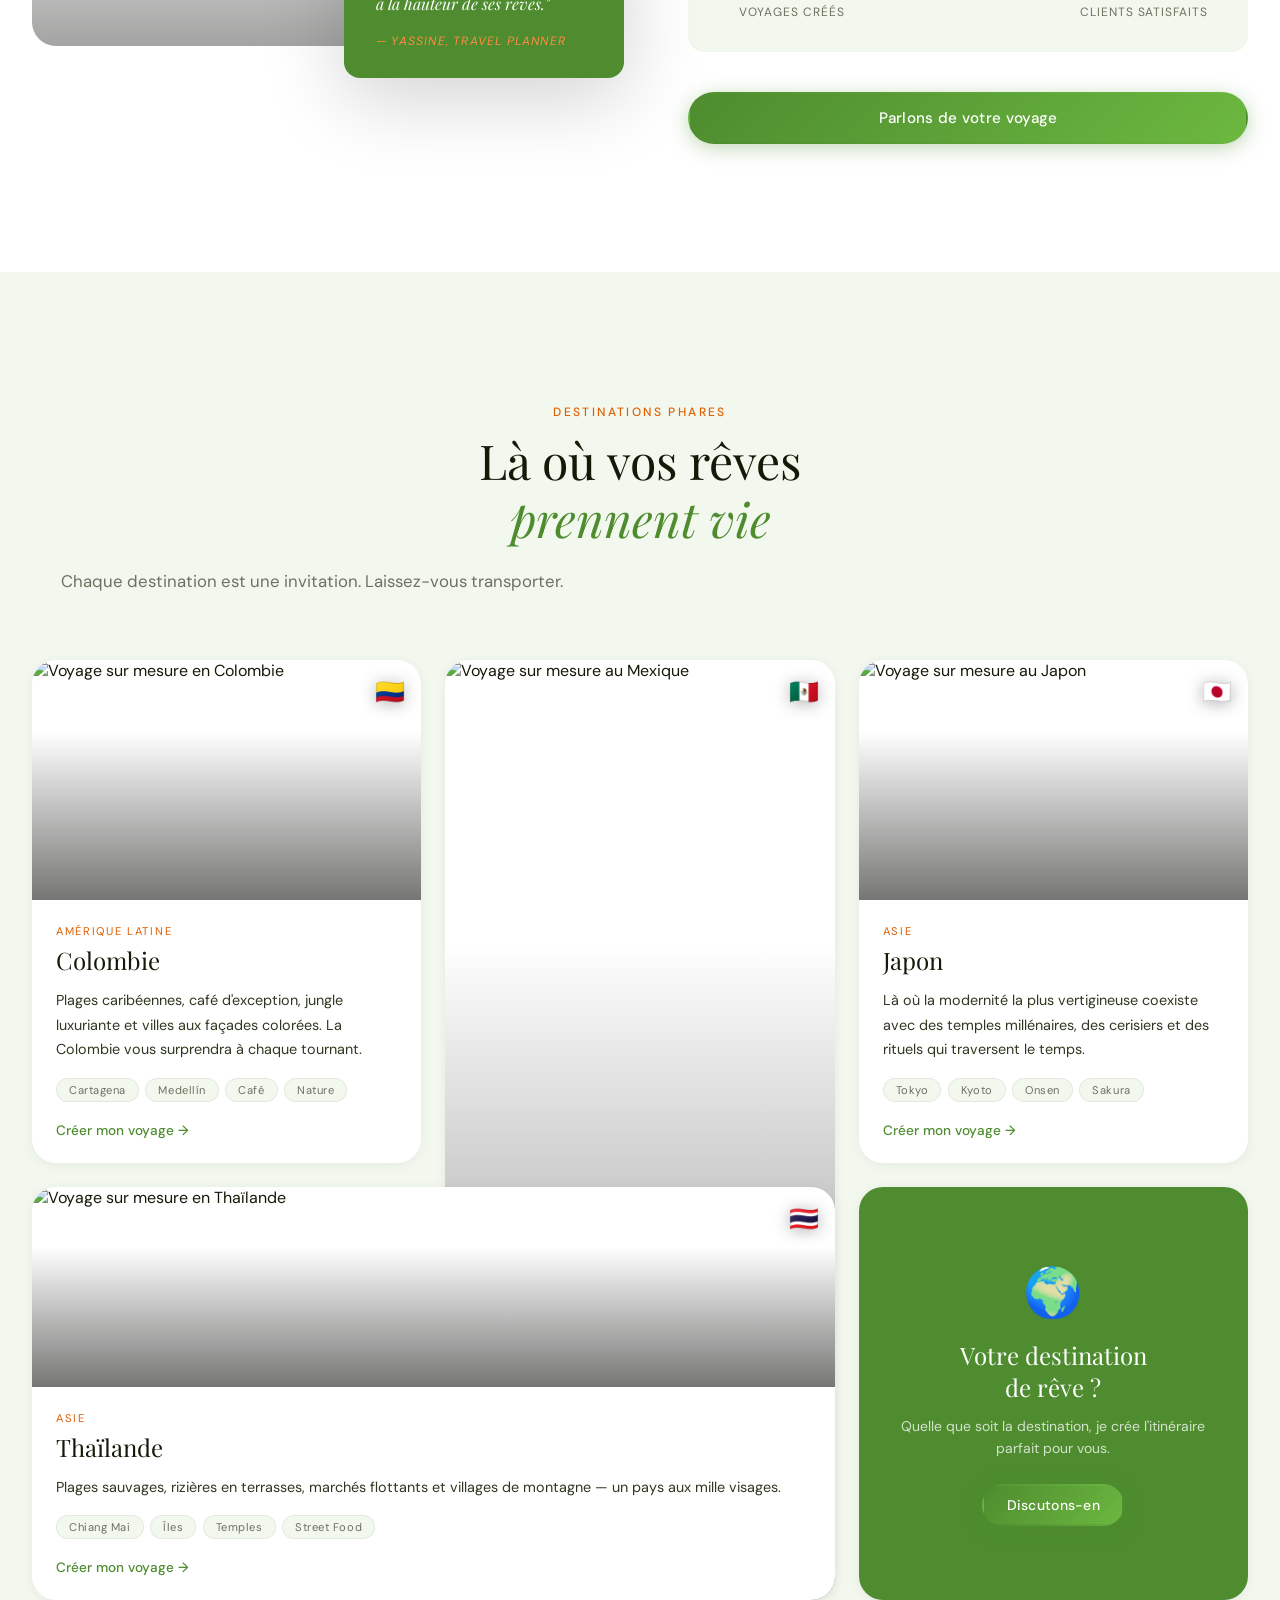
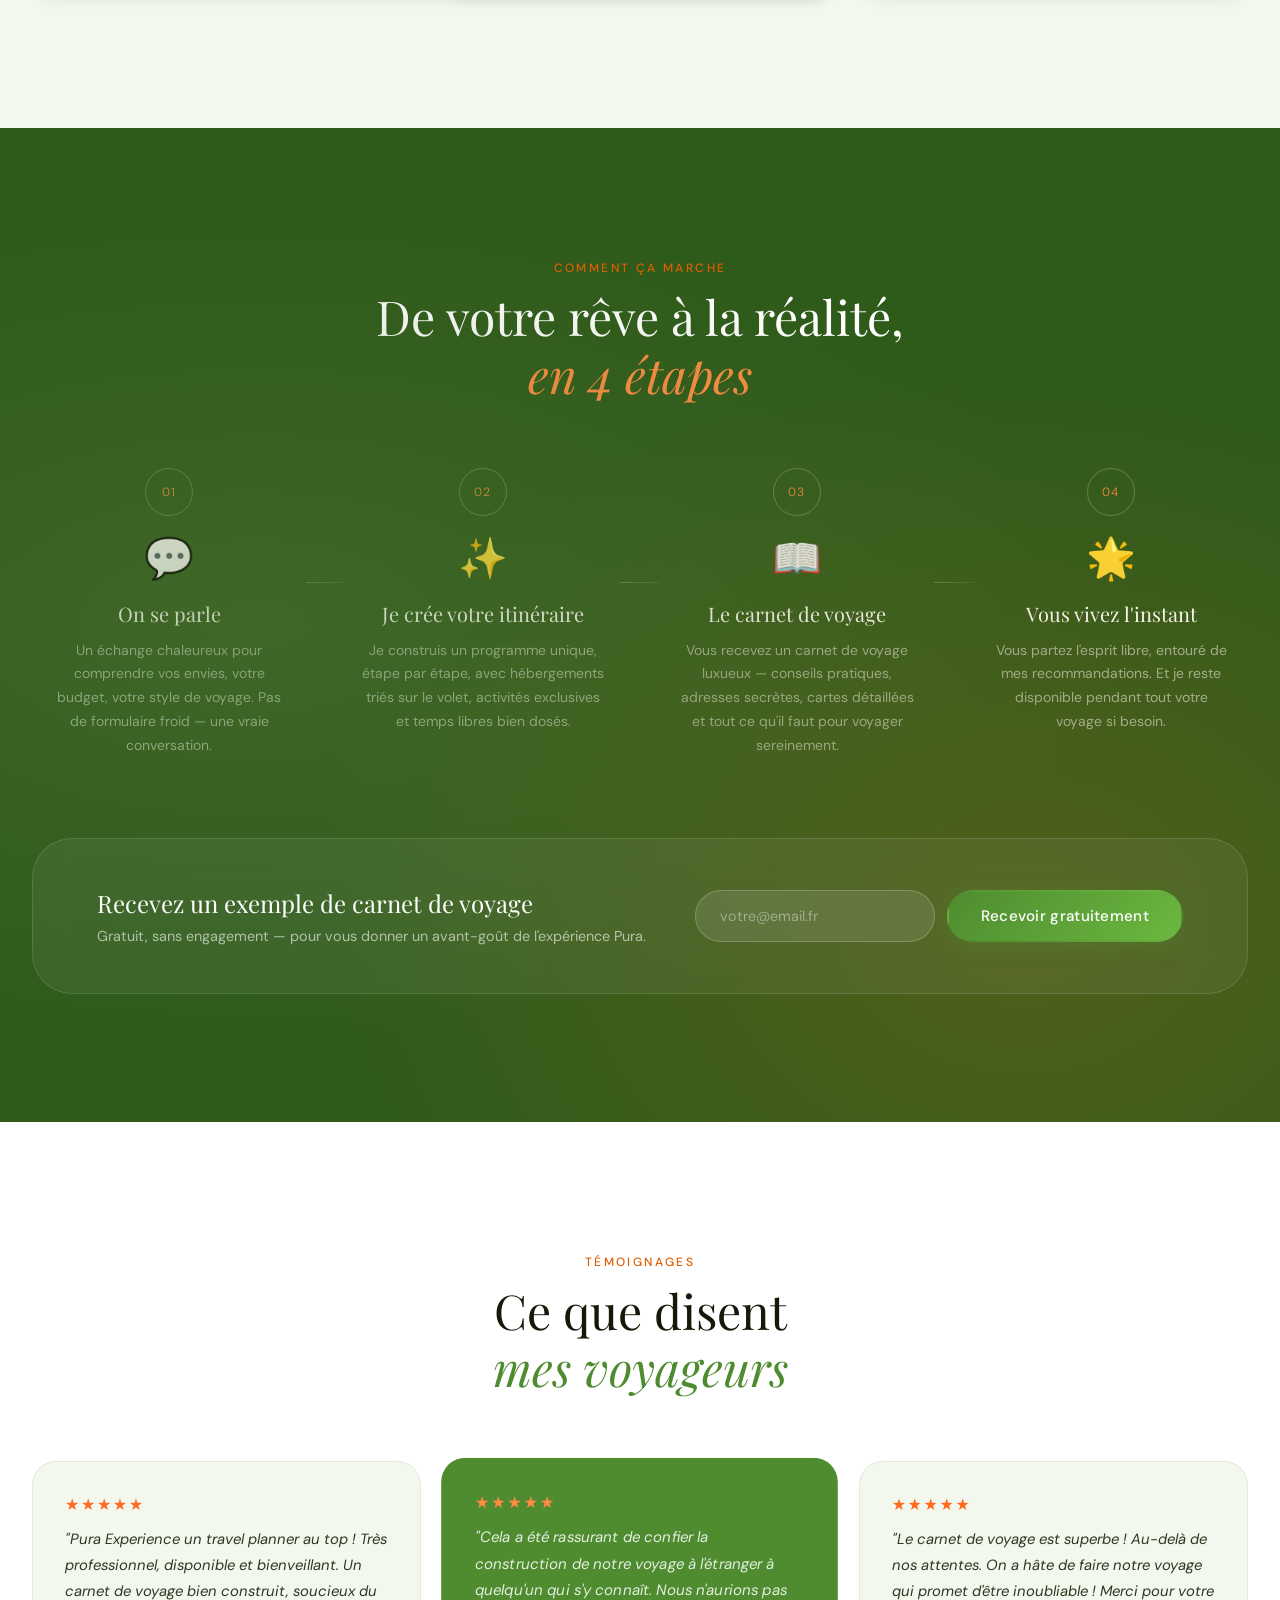
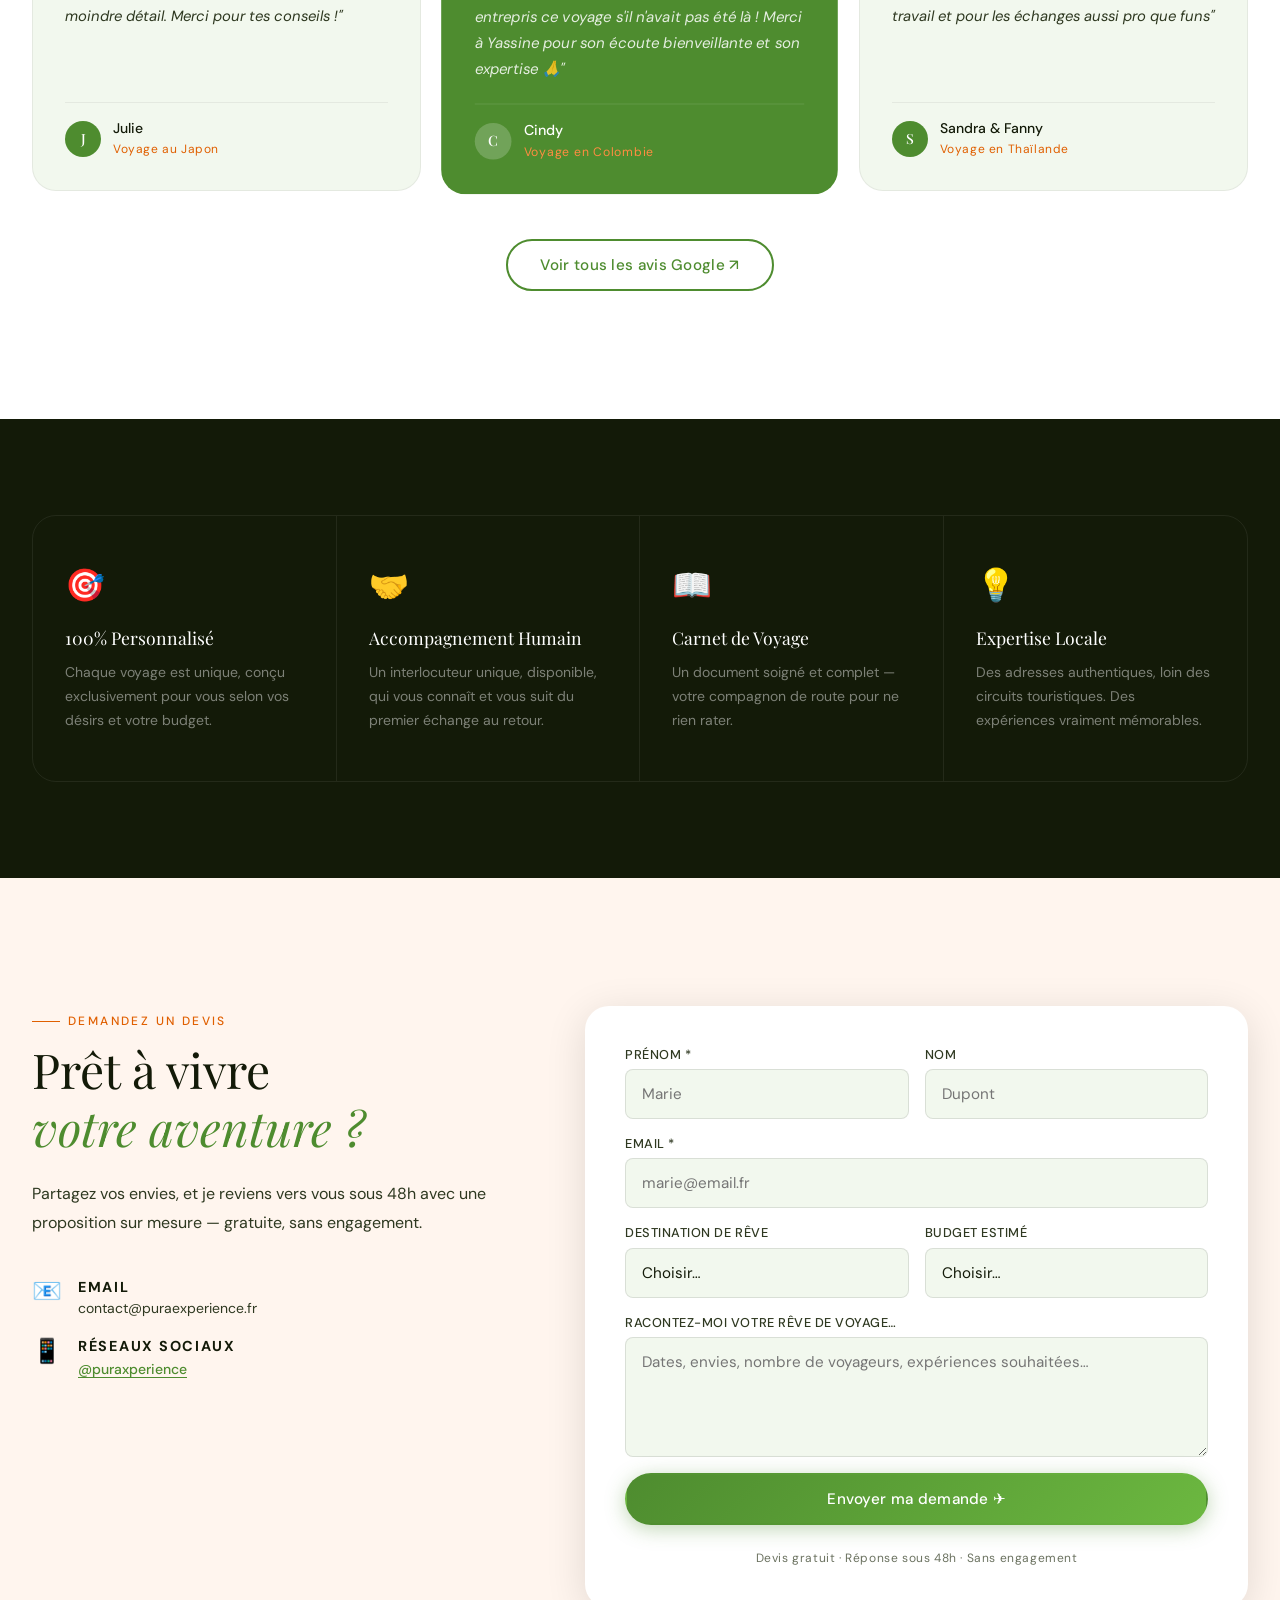
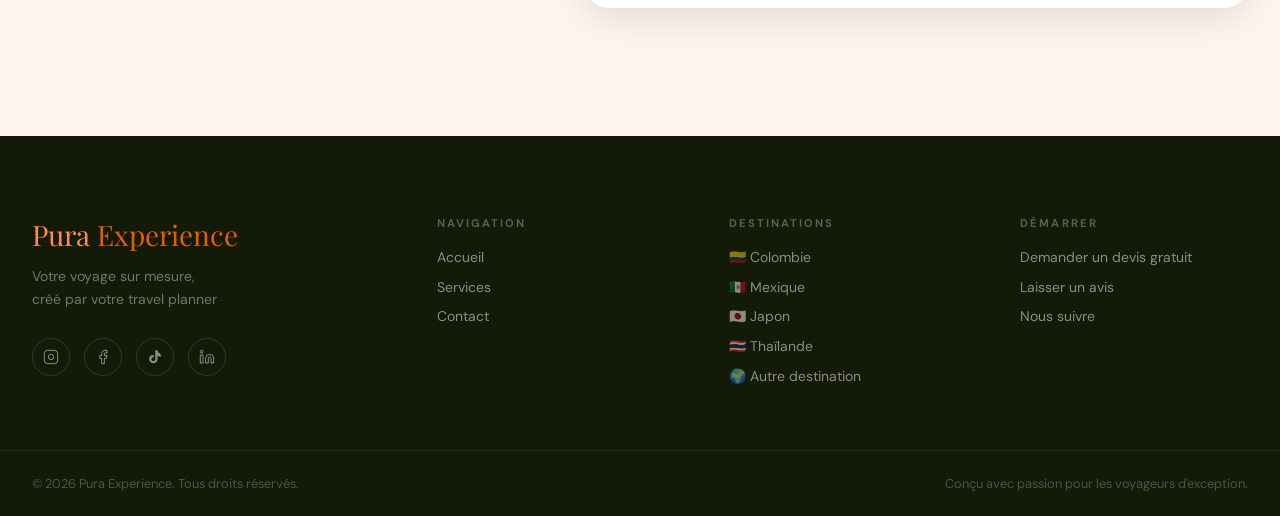
==== commit f688b8db: "feat: add all pages, real site images, vivid coral-amber palette, dropdown nav" ====
--- a/index.html
+++ b/index.html
@@ -106,7 +106,7 @@
         <div class="about__visual">
           <div class="about__img-wrap">
             <img
-              src="https://images.unsplash.com/photo-1682687220742-aba13b6e50ba?w=800&q=85&auto=format"
+              src="https://puraexperience.fr/wp-content/uploads/2026/02/4-3.png"
               alt="Yassine – Travel Planner Pura Experience"
               class="about__img reveal-left"
               loading="lazy"
@@ -175,7 +175,7 @@
         <article class="dest-card reveal-up" style="--delay: 0s">
           <div class="dest-card__img-wrap">
             <img
-              src="https://images.unsplash.com/photo-1533281861820-9adecc8c5e18?w=800&q=80&auto=format"
+              src="https://puraexperience.fr/wp-content/uploads/2026/02/@PuraExperience-1-768x432.jpg"
               alt="Voyage sur mesure en Colombie"
               class="dest-card__img"
               loading="lazy"
@@ -200,7 +200,7 @@
         <article class="dest-card dest-card--tall reveal-up" style="--delay: 0.1s">
           <div class="dest-card__img-wrap">
             <img
-              src="https://images.unsplash.com/photo-1518638150340-f706e86654de?w=800&q=80&auto=format"
+              src="https://puraexperience.fr/wp-content/uploads/2026/02/1-7-e1772114705438-768x515.png"
               alt="Voyage sur mesure au Mexique"
               class="dest-card__img"
               loading="lazy"
@@ -225,7 +225,7 @@
         <article class="dest-card reveal-up" style="--delay: 0.2s">
           <div class="dest-card__img-wrap">
             <img
-              src="https://images.unsplash.com/photo-1480796927426-f609979314bd?w=800&q=80&auto=format"
+              src="https://puraexperience.fr/wp-content/uploads/2026/02/1-5-e1771928958850-768x513.png"
               alt="Voyage sur mesure au Japon"
               class="dest-card__img"
               loading="lazy"
@@ -250,7 +250,7 @@
         <article class="dest-card dest-card--wide reveal-up" style="--delay: 0.3s">
           <div class="dest-card__img-wrap">
             <img
-              src="https://images.unsplash.com/photo-1528360983277-13d401cdc186?w=800&q=80&auto=format"
+              src="https://puraexperience.fr/wp-content/uploads/2026/02/1-10-e1772188027530-768x515.png"
               alt="Voyage sur mesure en Thaïlande"
               class="dest-card__img"
               loading="lazy"
@@ -523,3 +523,4 @@
   <script src="main.js"></script>
 </body>
 </html>
+
--- a/style.css
+++ b/style.css
@@ -4,19 +4,19 @@
 
 /* ── DESIGN TOKENS ── */
 :root {
-  --sage:        #5a7a3a;
-  --sage-light:  #7da050;
-  --sage-dark:   #3b5526;
-  --beige:       #f2c97a;
-  --beige-light: #fdf4e3;
-  --caramel:     #c9721f;
-  --caramel-deep:#a0520e;
-  --ocre:        #e8900a;
-  --cream:       #f4f7f0;
+  --sage:        #4e8c2f;
+  --sage-light:  #6cb840;
+  --sage-dark:   #2e5a1a;
+  --beige:       #ff8c42;
+  --beige-light: #fff5ee;
+  --caramel:     #e05f00;
+  --caramel-deep:#b84a00;
+  --ocre:        #ff6b1a;
+  --cream:       #f2f8ee;
   --white:       #ffffff;
-  --ink:         #18190f;
-  --ink-soft:    #363628;
-  --ink-faint:   #74746a;
+  --ink:         #131a08;
+  --ink-soft:    #2e3820;
+  --ink-faint:   #6b7260;
 
   --font-serif:  'Playfair Display', Georgia, serif;
   --font-accent: 'Forum', serif;
@@ -100,7 +100,8 @@
 body:has(a:hover) .cursor-follower,
 body:has(button:hover) .cursor-follower {
   width: 56px; height: 56px;
-  background: rgba(107,125,83,.12);
+  background: rgba(255,107,26,.15);
+  border-color: var(--ocre);
 }
 
 /* ── LOADER ── */
@@ -506,16 +507,16 @@
 }
 
 .btn--primary {
-  background: var(--sage);
-  color: var(--white);
-  border: 2px solid var(--sage);
+  background: linear-gradient(135deg, var(--sage), var(--sage-light));
+  color: var(--white);
+  border: 2px solid transparent;
+  box-shadow: 0 4px 20px rgba(78,140,47,.35);
 }
 
 .btn--primary:hover {
-  background: var(--sage-dark);
-  border-color: var(--sage-dark);
+  background: linear-gradient(135deg, var(--sage-light), var(--sage));
+  box-shadow: 0 8px 32px rgba(78,140,47,.5);
   transform: translateY(-2px);
-  box-shadow: 0 8px 30px rgba(107,125,83,.35);
 }
 
 .btn--ghost {
@@ -631,17 +632,20 @@
   position: absolute; inset: 0;
   background:
     linear-gradient(
-      160deg,
-      rgba(24,25,15,.65) 0%,
-      rgba(59,85,38,.45) 40%,
-      rgba(18,20,10,.8) 100%
+      155deg,
+      rgba(13,18,6,.82) 0%,
+      rgba(46,90,26,.5) 35%,
+      rgba(224,95,0,.12) 65%,
+      rgba(13,18,6,.9) 100%
     ),
-    url('https://images.unsplash.com/photo-1506905925346-21bda4d32df4?w=1920&q=80&auto=format') center/cover no-repeat;
+    url('https://puraexperience.fr/wp-content/uploads/2026/02/1-5-e1771928958850-768x513.png') center/cover no-repeat;
 }
 
 .hero__bg-overlay {
   position: absolute; inset: 0;
-  background: radial-gradient(ellipse at 70% 50%, rgba(90,122,58,.25) 0%, transparent 70%);
+  background:
+    radial-gradient(ellipse at 60% 40%, rgba(255,107,26,.18) 0%, transparent 55%),
+    radial-gradient(ellipse at 20% 80%, rgba(78,140,47,.22) 0%, transparent 50%);
 }
 
 .hero__particles {
@@ -1868,3 +1872,4 @@
   .form-row { grid-template-columns: 1fr; }
 }
 
+
